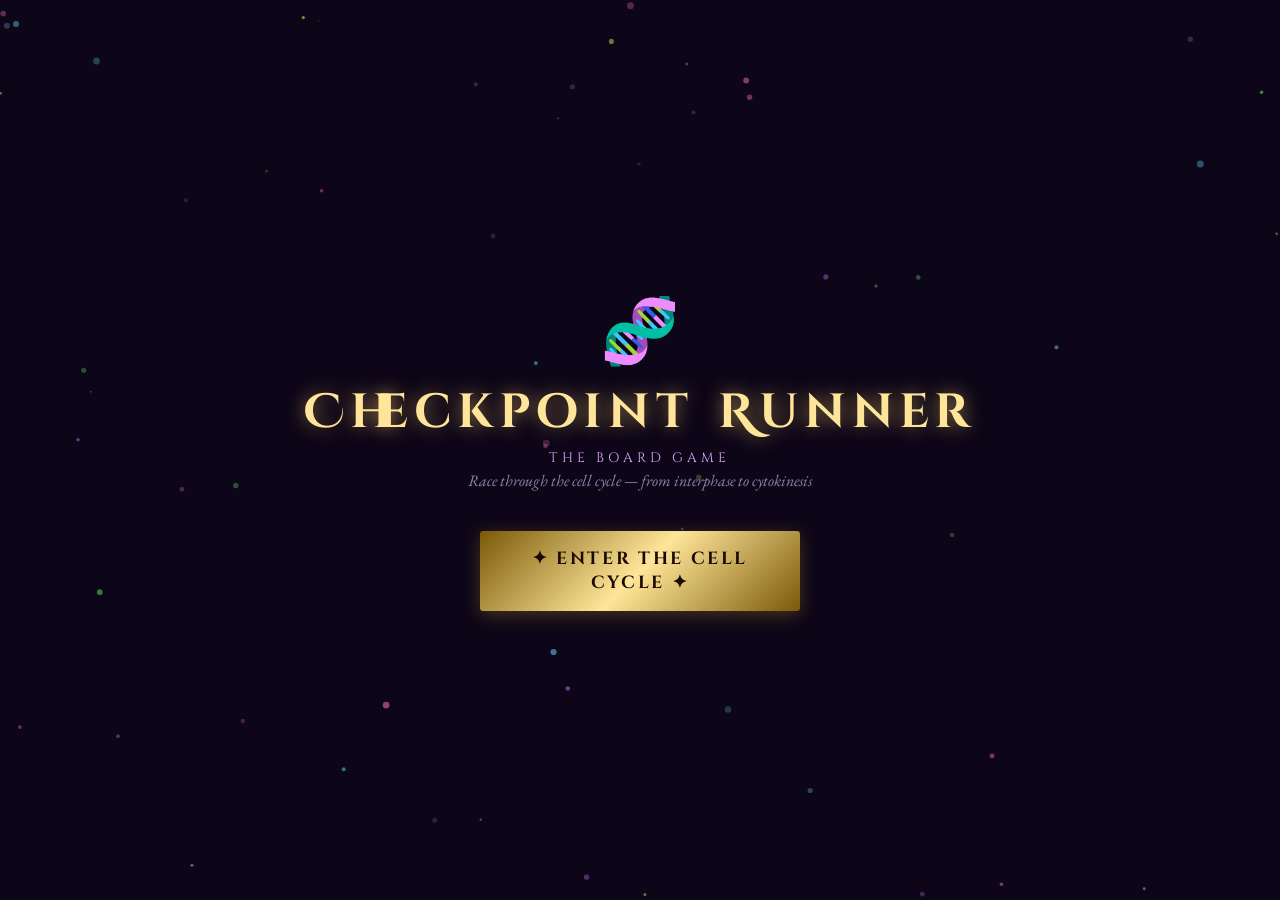
==== Checkpoint_Runner_1.html @ 09d9919c "Add Submit button for trivia and animate token movement Submit button: - Clicking an answer option n" ====
<!DOCTYPE html>
<html lang="en">
<head>
<meta charset="UTF-8">
<meta name="viewport" content="width=device-width, initial-scale=1.0">
<title>Checkpoint Runner</title>
<link href="https://fonts.googleapis.com/css2?family=Cinzel:wght@400;600;700;900&family=Cinzel+Decorative:wght@400;700&family=EB+Garamond:ital,wght@0,400;0,600;1,400&display=swap" rel="stylesheet">
<style>
:root {
  --bg: #0e0e1a;
  --bg2: #080812;
  --surface: #13132a;
  --surface2: #1e1e3a;
  --gold: #ffd166;
  --gold-light: #ffe599;
  --gold-dark: #b8860b;
  --green: #06d6a0;
  --green-dim: #04a07a;
  --green-bg: #001a12;
  --violet: #c77dff;
  --violet-light: #e0aaff;
  --violet-bg: #1a0030;
  --cyan: #00d4ff;
  --pink: #ff6b9d;
  --orange: #ff9f1c;
  --mint: #80ffdb;
  --lemon: #f7ff58;
  --coral: #ff6b6b;
  --sky: #74c7ec;
  --parchment: #fff8ee;
  --parchment-text: #1a0e00;
  --crimson: #ff4466;
  --text: #f0f0ff;
  --text-dim: #8888aa;
  --red: #ff4466;
}

* { box-sizing: border-box; margin: 0; padding: 0; }

body {
  background: #0d0618;
  color: var(--text);
  font-family: 'EB Garamond', serif;
  min-height: 100vh;
  overflow: hidden;
}
.screen {
  display: none;
  position: fixed; inset: 0; z-index: 1;
  overflow-y: auto;
}
.screen.active {
  display: block;
  animation: screenFadeIn 0.3s ease;
}
@keyframes screenFadeIn { from{opacity:0} to{opacity:1} }
@keyframes floatEmoji { 0%,100%{transform:translateY(0) rotate(-5deg);} 50%{transform:translateY(-14px) rotate(5deg);} }

.frame {
  position: relative;
  border: 2px solid var(--gold-dark);
  border-radius: 4px;
  background: linear-gradient(160deg, var(--surface) 0%, var(--bg2) 100%);
  box-shadow: 0 4px 30px rgba(0,0,0,0.5), inset 0 1px 0 rgba(201,162,39,0.15);
}
.frame::before, .frame::after, .frame .fc1, .frame .fc2 {
  content: ''; position: absolute;
  width: 16px; height: 16px;
  border-color: var(--gold); border-style: solid; opacity: 0.7;
}
.frame::before { top:5px; left:5px; border-width:2px 0 0 2px; }
.frame::after  { top:5px; right:5px; border-width:2px 2px 0 0; }
.frame .fc1    { bottom:5px; left:5px; border-width:0 0 2px 2px; }
.frame .fc2    { bottom:5px; right:5px; border-width:0 2px 2px 0; }

.divider { display:flex; align-items:center; gap:0.8rem; margin:0.8rem 0; }
.divider::before,.divider::after { content:''; flex:1; height:1px; }
.divider::before { background:linear-gradient(90deg,transparent,var(--gold-dark)); }
.divider::after  { background:linear-gradient(90deg,var(--gold-dark),transparent); }
.divider span { color:var(--gold); font-size:0.9rem; }

/* ── SETUP ── */
#setup { flex-direction:column; align-items:center; justify-content:center; padding:2rem; gap:1.5rem; }
.logo-block { text-align:center; }
.logo-block h1 { font-family:'Cinzel Decorative',serif; font-size:clamp(1.8rem,5vw,3.5rem); font-weight:700; color:var(--gold-light); text-shadow:0 0 40px rgba(201,162,39,0.45),0 2px 6px rgba(0,0,0,0.9); line-height:1.15; }
.logo-block .sub { font-family:'Cinzel',serif; color:var(--green); font-size:0.8rem; letter-spacing:0.3em; margin-top:0.4rem; text-transform:uppercase; }

.setup-box { width:100%; max-width:520px; padding:2rem; }
.setup-box h2 { font-family:'Cinzel',serif; font-size:0.85rem; color:var(--gold); letter-spacing:0.2em; text-align:center; margin-bottom:1.25rem; text-transform:uppercase; }

.mode-row { display:flex; gap:0.75rem; margin-bottom:1.25rem; }
.mode-btn { flex:1; padding:0.6rem; border:2px solid var(--gold-dark); border-radius:4px; background:var(--bg2); color:var(--text-dim); font-family:'Cinzel',serif; font-size:0.75rem; letter-spacing:0.1em; cursor:pointer; transition:all 0.2s; text-align:center; }
.mode-btn:hover { border-color:var(--gold); color:var(--gold); }
.mode-btn.on { border-color:var(--gold-light); color:var(--gold-light); background:rgba(201,162,39,0.12); }

.count-row { display:flex; gap:0.5rem; justify-content:center; flex-wrap:wrap; margin-bottom:1.25rem; }
.cnt { width:42px; height:42px; border-radius:50%; border:2px solid var(--gold-dark); background:var(--bg2); color:var(--text-dim); font-family:'Cinzel',serif; font-size:0.95rem; cursor:pointer; transition:all 0.2s; }
.cnt:hover { border-color:var(--gold); color:var(--gold); }
.cnt.on { border-color:var(--gold-light); color:var(--gold-light); background:rgba(201,162,39,0.12); box-shadow:0 0 14px rgba(201,162,39,0.3); }

.entries-list { display:grid; grid-template-columns:repeat(auto-fill,minmax(260px,1fr)); gap:0.45rem; margin-bottom:0; }
.entry-row { display:flex; align-items:flex-start; flex-direction:column; gap:0.4rem; }
.entry-num { font-family:'Cinzel',serif; font-size:0.7rem; color:var(--gold-dark); width:20px; text-align:center; flex-shrink:0; }
.entry-row input { flex:1; background:rgba(0,0,0,0.45); border:1px solid var(--gold-dark); border-radius:3px; color:var(--text); font-family:'EB Garamond',serif; font-size:1rem; padding:0.45rem 0.75rem; outline:none; transition:border-color 0.2s; width:100%; box-sizing:border-box; }
.entry-row input:focus { border-color:var(--gold); }
.entry-row input:disabled { opacity:0.2; }

.btn-gold { width:100%; padding:0.85rem; background:linear-gradient(135deg,#7a5a08,var(--gold-light),#7a5a08); border:none; border-radius:3px; color:#1a0a00; font-family:'Cinzel',serif; font-size:1rem; font-weight:700; letter-spacing:0.15em; cursor:pointer; transition:all 0.2s; text-transform:uppercase; box-shadow:0 4px 18px rgba(201,162,39,0.3); }
.btn-gold:hover { filter:brightness(1.1); transform:translateY(-1px); }

/* ══ FIXED GAME SHELL ══ */
#game { padding:0; overflow:hidden; position:fixed; inset:0; }

.game-shell {
  position: fixed; inset: 0;
  display: grid;
  grid-template-rows: auto 1fr auto;
  grid-template-columns: 1fr;
  gap: 0;
  padding: 0.4rem;
  box-sizing: border-box;
  height: 100vh;
}

/* TOP BAR */
.game-topbar {
  display: flex; align-items: center; justify-content: space-between;
  padding: 0.35rem 0.75rem; margin-bottom: 0.35rem;
  gap: 1rem;
}
.gh-title { font-family:'Cinzel Decorative',serif; font-size:0.8rem; color:var(--gold); white-space:nowrap; }
.topbar-center { flex:1; display:flex; justify-content:center; align-items:center; gap:0.5rem; }
.topbar-actions { display:flex; gap:0.4rem; }
.current-player-badge {
  display: flex; align-items: center; gap: 0.5rem;
  font-family:'Cinzel',serif; font-size:0.72rem; color:var(--gold-light);
  background:rgba(255,255,255,0.05); border:1px solid rgba(255,209,102,0.25);
  border-radius:20px; padding:0.2rem 0.75rem;
}
.cpb-name { font-weight:700; letter-spacing:0.05em; }
.cpb-space { color:var(--text-dim); font-size:0.65rem; }

/* MAIN ROW */
.game-main {
  display: grid;
  grid-template-columns: 1fr 200px;
  gap: 0.35rem;
  min-height: 0;
}

/* BOARD FRAME */
.board-frame {
  padding: 0;
  background: #000;
  display: flex; align-items: center; justify-content: center;
  min-height: 0; overflow: hidden;
}
.circular-board-container {
  position: relative; width: 100%; height: 100%; background: #000;
  aspect-ratio: 300/180; margin: 0 auto;
  overflow: hidden;
}
#boardSVG { position:absolute; inset:0; width:100%; height:100%; overflow:hidden; z-index:1; }
#cellCanvas { display:none; }

/* RIGHT SIDEBAR */
.game-sidebar {
  display: flex; flex-direction: column; gap: 0.3rem;
  min-height: 0; overflow: hidden;
}
.sidebar-label {
  font-family:'Cinzel',serif; font-size:0.6rem; color:var(--gold);
  letter-spacing:0.18em; text-transform:uppercase; padding:0 0.2rem;
}
.scores-grid {
  display: flex; flex-direction: column; gap: 0.3rem;
  overflow-y: auto; flex: 1;
  padding: 0.2rem;
}
.score-card {
  background:rgba(255,255,255,0.04); border:1px solid rgba(255,255,255,0.1);
  border-radius:6px; padding:0.4rem 0.6rem; transition:all 0.3s; position:relative;
}
.score-card.active-turn { border-color:var(--gold); box-shadow:0 0 12px rgba(255,209,102,0.25); }
.score-card.active-turn::after { content:'▶'; position:absolute; top:-8px; left:50%; transform:translateX(-50%); color:var(--gold-light); font-size:0.65rem; background:var(--bg2); padding:0 3px; }
.sc-name { font-family:'Cinzel',serif; font-size:0.62rem; color:var(--gold); letter-spacing:0.04em; margin-bottom:0.15rem; white-space:nowrap; overflow:hidden; text-overflow:ellipsis; }
.sc-phase { font-family:'EB Garamond',serif; font-size:0.72rem; color:var(--text-dim); font-style:italic; }

/* BOTTOM BAR */
.game-bottombar {
  display: flex; align-items: center; gap: 0.6rem;
  padding: 0.4rem 0.75rem; margin-top: 0.35rem;
}
.question-chooser { display:flex; gap:0.5rem; }
.q-btn {
  padding: 0.45rem 0.9rem; border-radius:6px; border:2px solid;
  font-family:'Cinzel',serif; font-size:0.7rem; letter-spacing:0.04em;
  cursor:pointer; transition:all 0.2s; text-align:center; line-height:1.4;
}
.q-sub { font-size:0.55rem; opacity:0.75; display:block; }
.q-btn.green-q { border-color:var(--green-dim); background:rgba(6,214,160,0.08); color:var(--green); }
.q-btn.green-q:hover { border-color:var(--green); box-shadow:0 0 14px rgba(6,214,160,0.3); background:rgba(6,214,160,0.14); }
.q-btn.violet-q { border-color:#7b2fbe; background:rgba(199,125,255,0.08); color:var(--violet-light); }
.q-btn.violet-q:hover { border-color:var(--violet); box-shadow:0 0 14px rgba(199,125,255,0.3); background:rgba(199,125,255,0.14); }
.q-btn:disabled { opacity:0.35; cursor:not-allowed; }

.btn-next { display:none; padding:0.5rem 1.4rem; background:linear-gradient(135deg,var(--gold-dark),var(--gold-light),var(--gold-dark)); border:none; border-radius:3px; color:#1a0a00; font-family:'Cinzel',serif; font-size:0.8rem; font-weight:700; letter-spacing:0.1em; cursor:pointer; text-transform:uppercase; transition:all 0.2s; white-space:nowrap; }
.btn-next.show { display:block; }
.btn-next:hover { filter:brightness(1.1); }

.aq-result { display:none; flex:1; padding:0.4rem 0.75rem; border-radius:4px; font-family:'Cinzel',serif; font-size:0.75rem; text-align:center; letter-spacing:0.04em; }
.aq-result.show { display:block; }
.aq-result.ok  { background:rgba(0,180,60,0.15); border:1px solid var(--green); color:var(--green); }
.aq-result.bad { background:rgba(180,0,0,0.15); border:1px solid #cc2222; color:#ff8080; }
.aq-result.info { background:rgba(201,162,39,0.1); border:1px solid var(--gold-dark); color:var(--gold-light); }

.icon-btn {
  background:rgba(255,255,255,0.06); border:1px solid rgba(255,255,255,0.15);
  border-radius:6px; padding:0.3rem 0.5rem; cursor:pointer; font-size:0.9rem;
  color:var(--text); transition:all 0.15s;
}
.icon-btn:hover { background:rgba(255,255,255,0.12); border-color:var(--gold-dark); }

/* ══ POPUP OVERLAY ══ */
.popup-overlay {
  display: none; position: fixed; inset: 0; z-index: 100;
  background: rgba(4,2,14,0.78);
  align-items: center; justify-content: center;
  backdrop-filter: blur(3px);
  animation: popupFadeIn 0.18s ease;
}
.popup-overlay.open { display:flex; }
@keyframes popupFadeIn { from{opacity:0} to{opacity:1} }

.popup-box {
  position: relative; width: min(92vw, 560px); max-height: 88vh;
  overflow-y: auto; padding: 1.5rem 1.75rem;
  animation: popupSlideIn 0.22s cubic-bezier(0.34,1.4,0.64,1);
  background: linear-gradient(160deg, var(--surface) 0%, var(--bg2) 100%);
}
@keyframes popupSlideIn { from{transform:translateY(18px) scale(0.97)} to{transform:translateY(0) scale(1)} }

.popup-emoji { font-size:2.8rem; text-align:center; margin-bottom:0.5rem; }
.popup-title { font-family:'Cinzel Decorative',serif; font-size:1.3rem; color:var(--gold-light); text-align:center; margin-bottom:0.4rem; }
.popup-sub { font-family:'EB Garamond',serif; font-size:0.95rem; color:var(--text-dim); text-align:center; font-style:italic; margin-bottom:0.75rem; }
.popup-rule { font-family:'EB Garamond',serif; font-size:0.9rem; color:var(--text); text-align:center; line-height:1.6; margin-bottom:1.2rem; }
.popup-ck-title { font-family:'Cinzel',serif; font-size:0.68rem; color:var(--gold); letter-spacing:0.1em; text-align:center; margin-bottom:0.5rem; text-transform:uppercase; }
.popup-ck-sub { font-family:'Cinzel',serif; font-size:0.6rem; color:var(--text-dim); text-align:center; margin-bottom:0.4rem; }
.popup-result-emoji { font-size:3.5rem; text-align:center; margin-bottom:0.6rem; }
.popup-btn-next { width:100%; margin-top:1rem; padding:0.65rem; display:block; }

.btn-splash { display:block; width:100%; margin-top:0.5rem; padding:0.75rem; background:linear-gradient(135deg,var(--gold-dark),var(--gold-light),var(--gold-dark)); border:none; border-radius:3px; color:#1a0a00; font-family:'Cinzel',serif; font-size:0.9rem; font-weight:700; letter-spacing:0.15em; cursor:pointer; transition:all 0.2s; text-transform:uppercase; }
.btn-splash:hover { filter:brightness(1.1); }

/* TRIVIA in popup */
.aq-type { font-family:'Cinzel',serif; font-size:0.62rem; letter-spacing:0.2em; text-transform:uppercase; margin-bottom:0.35rem; text-align:center; }
.aq-type.green { color:var(--green); }
.aq-type.violet { color:var(--violet-light); }
.aq-type.checkpoint { color:var(--cyan); }
.aq-parchment { background:linear-gradient(160deg,#f5e6c8,#edd8a8); border:1px solid var(--gold-dark); border-radius:4px; padding:0.85rem 1rem; }
.aq-text { font-family:'EB Garamond',serif; font-size:1rem; color:var(--parchment-text); line-height:1.6; margin-bottom:0.65rem; }
.aq-options { display:flex; flex-direction:column; gap:0.4rem; }
.opt-btn { padding:0.5rem 0.8rem; background:rgba(201,162,39,0.07); border:1px solid var(--gold-dark); border-radius:3px; color:var(--parchment-text); font-family:'EB Garamond',serif; font-size:0.92rem; cursor:pointer; text-align:left; transition:all 0.2s; line-height:1.4; }
.opt-btn:hover:not(:disabled) { background:rgba(201,162,39,0.18); border-color:var(--gold); }
.opt-btn.correct { background:rgba(0,180,60,0.25)!important; border-color:var(--green)!important; color:#003010!important; font-weight:600; }
.opt-btn.wrong   { background:rgba(180,0,0,0.25)!important; border-color:#cc2222!important; color:#300000!important; }
.opt-btn:disabled { cursor:default; }
.opt-btn.selected { background:rgba(201,162,39,0.28); border-color:var(--gold); font-weight:600; box-shadow:0 0 0 2px rgba(201,162,39,0.3); }
.btn-submit-answer { margin-top:0.6rem; padding:0.55rem 1.2rem; background:var(--gold-dark); border:1px solid var(--gold); border-radius:3px; color:#1a1000; font-family:'EB Garamond',serif; font-size:0.95rem; font-weight:700; cursor:pointer; width:100%; transition:all 0.2s; letter-spacing:0.03em; }
.btn-submit-answer:disabled { opacity:0.35; cursor:default; }
.btn-submit-answer:not(:disabled):hover { background:var(--gold); transform:translateY(-1px); }

/* ══ LOG DRAWER ══ */
.log-drawer {
  position: fixed; right: 0; top: 0; bottom: 0; z-index: 200;
  width: min(340px, 90vw);
  background: linear-gradient(160deg, var(--surface) 0%, var(--bg2) 100%);
  border-left: 1px solid var(--gold-dark);
  display: flex; flex-direction: column;
  transform: translateX(100%); transition: transform 0.28s cubic-bezier(0.4,0,0.2,1);
  padding: 0.75rem;
  box-shadow: -8px 0 32px rgba(0,0,0,0.5);
}
.log-drawer.open { transform: translateX(0); }
.log-drawer-header { display:flex; justify-content:space-between; align-items:center; margin-bottom:0.6rem; padding-bottom:0.5rem; border-bottom:1px solid rgba(255,209,102,0.2); }
.log-entries { flex:1; overflow-y:auto; display:flex; flex-direction:column; gap:0.3rem; }


/* ── DNA MATCHING ── */
.dna-wrap { }
.dna-strand { display:flex; gap:0.4rem; align-items:center; justify-content:center; flex-wrap:wrap; margin-bottom:0.75rem; }
.dna-base { width:38px; height:38px; border-radius:6px; display:flex; align-items:center; justify-content:center; font-family:'Cinzel',serif; font-size:1.1rem; font-weight:900; border:2px solid; color:#000 !important; }
.base-A { background:#ff7070; border-color:#cc0000; }
.base-T { background:#70b8ff; border-color:#0044cc; }
.base-G { background:#70dd70; border-color:#007700; }
.base-C { background:#ffd060; border-color:#aa7700; }
.dna-connector { color:var(--gold-dark); font-size:1.2rem; }

.comp-slots { display:flex; gap:0.4rem; justify-content:center; flex-wrap:wrap; margin-bottom:0.75rem; }
.comp-slot { width:38px; height:38px; border-radius:6px; border:2px dashed var(--gold-dark); background:rgba(255,255,255,0.08); display:flex; align-items:center; justify-content:center; font-family:'Cinzel',serif; font-size:1.1rem; font-weight:900; transition:all 0.2s; cursor:default; color:#888; }
.comp-slot.filled-A { background:#ff7070; border-color:#cc0000; border-style:solid; color:#000 !important; }
.comp-slot.filled-T { background:#70b8ff; border-color:#0044cc; border-style:solid; color:#000 !important; }
.comp-slot.filled-G { background:#70dd70; border-color:#007700; border-style:solid; color:#000 !important; }
.comp-slot.filled-C { background:#ffd060; border-color:#aa7700; border-style:solid; color:#000 !important; }
.comp-slot.correct-slot { box-shadow:0 0 10px rgba(0,200,80,0.7); }
.comp-slot.wrong-slot   { box-shadow:0 0 10px rgba(200,0,0,0.7); }

.base-picker { display:flex; gap:0.5rem; justify-content:center; flex-wrap:wrap; margin-bottom:0.75rem; }
.pick-btn { width:44px; height:44px; border-radius:8px; border:3px solid; font-family:'Cinzel',serif; font-size:1.1rem; font-weight:900; cursor:pointer; transition:all 0.2s; color:#000 !important; }
.pick-btn:hover:not(:disabled) { transform:scale(1.12); filter:brightness(1.1); }
.pick-A { background:#ff7070; border-color:#cc0000; }
.pick-T { background:#70b8ff; border-color:#0044cc; }
.pick-G { background:#70dd70; border-color:#007700; }
.pick-C { background:#ffd060; border-color:#aa7700; }
.pick-btn:disabled { opacity:0.3; cursor:not-allowed; transform:none !important; }

.dna-progress { font-family:'Cinzel',serif; font-size:0.65rem; color:var(--text-dim); text-align:center; margin-bottom:0.5rem; letter-spacing:0.1em; }

/* ── TRUE/FALSE RAPID FIRE ── */
.tf-wrap { }
.tf-timer-bar-bg { height:8px; background:rgba(0,0,0,0.4); border-radius:4px; border:1px solid var(--gold-dark); margin-bottom:0.75rem; overflow:hidden; }
.tf-timer-bar { height:100%; background:linear-gradient(90deg,var(--red),var(--gold-light)); border-radius:4px; transition:width 0.1s linear; }
.tf-timer-text { font-family:'Cinzel',serif; font-size:0.8rem; color:var(--gold-light); text-align:center; margin-bottom:0.5rem; letter-spacing:0.1em; }
.tf-score { font-family:'Cinzel',serif; font-size:0.7rem; color:var(--text-dim); text-align:center; margin-bottom:0.65rem; }
.tf-score em { color:var(--green); font-style:normal; }
.tf-question { font-family:'EB Garamond',serif; font-size:1rem; color:var(--parchment-text); line-height:1.5; min-height:50px; margin-bottom:0.75rem; }
.tf-btns { display:flex; gap:0.75rem; }
.tf-btn { flex:1; padding:0.65rem; border-radius:6px; font-family:'Cinzel',serif; font-size:0.85rem; font-weight:700; cursor:pointer; transition:all 0.2s; border:2px solid; letter-spacing:0.1em; }
.tf-true  { background:rgba(0,180,60,0.15); border-color:var(--green); color:var(--green); }
.tf-true:hover  { background:rgba(0,180,60,0.3); }
.tf-false { background:rgba(180,0,0,0.15); border-color:#cc2222; color:#ff8080; }
.tf-false:hover { background:rgba(180,0,0,0.3); }
.tf-btn:disabled { opacity:0.35; cursor:not-allowed; }

/* ── VOCAB MATCHING ── */
.vocab-wrap { }
.vocab-cols { display:grid; grid-template-columns:1fr 1fr; gap:0.5rem; margin-bottom:0.75rem; }
.vocab-term { padding:0.5rem 0.6rem; border-radius:4px; border:2px solid #8a6a00; background:#f5e6c8; font-family:'Cinzel',serif; font-size:0.68rem; font-weight:700; color:#1a0a00 !important; cursor:pointer; transition:all 0.2s; text-align:center; letter-spacing:0.03em; }
.vocab-term:hover { border-color:#c9a227; background:#fff3d0; }
.vocab-term.selected { border-color:#c9a227; background:#ffe090; box-shadow:0 0 10px rgba(201,162,39,0.5); color:#1a0a00 !important; }
.vocab-term.matched  { border-color:#007700; background:#c8f0c8; color:#003300 !important; cursor:default; }
.vocab-term.wrong-flash { border-color:#cc0000; background:#ffc8c8; color:#330000 !important; }

.vocab-def { padding:0.5rem 0.6rem; border-radius:4px; border:2px solid #5a0080; background:#f0e0ff; font-family:'EB Garamond',serif; font-size:0.82rem; font-weight:700; color:#1a0030 !important; cursor:pointer; transition:all 0.2s; line-height:1.4; }
.vocab-def:hover { border-color:#9900cc; background:#e8c8ff; }
.vocab-def.selected { border-color:#9900cc; background:#d8a0ff; box-shadow:0 0 10px rgba(153,0,204,0.4); color:#1a0030 !important; }
.vocab-def.matched  { border-color:#007700; background:#c8f0c8; color:#003300 !important; cursor:default; }
.vocab-def.wrong-flash { border-color:#cc0000; background:#ffc8c8; color:#330000 !important; }

.vocab-progress { font-family:'Cinzel',serif; font-size:0.65rem; color:var(--text-dim); text-align:center; margin-bottom:0.5rem; letter-spacing:0.1em; }

/* ── CELL EVENT CARD (flip animation) ── */
.event-card-wrap {
  perspective: 800px;
  margin-bottom: 0.75rem;
  animation: cardFlyIn 0.5s cubic-bezier(0.22,1,0.36,1) both;
}
@keyframes cardFlyIn {
  from { transform: translateX(120%) rotateY(-90deg); opacity:0; }
  to   { transform: translateX(0)    rotateY(0deg);   opacity:1; }
}
.event-card-display {
  border-radius:8px; border:2px solid; padding:1.2rem; text-align:center;
  transform-style: preserve-3d;
}
.event-card-display.positive { background:linear-gradient(160deg,#001a08,#000f04); border-color:var(--green); box-shadow:0 0 24px rgba(0,200,80,0.25); }
.event-card-display.negative { background:linear-gradient(160deg,#1a0000,#0f0000); border-color:var(--red); box-shadow:0 0 24px rgba(200,0,0,0.25); }
.event-type { font-family:'Cinzel',serif; font-size:0.6rem; letter-spacing:0.2em; text-transform:uppercase; margin-bottom:0.4rem; }
.positive .event-type { color:var(--green); }
.negative .event-type { color:#ff8080; }
.event-emoji { font-size:2rem; margin-bottom:0.4rem; }
.event-name { font-family:'Cinzel',serif; font-size:0.85rem; color:var(--gold-light); margin-bottom:0.5rem; letter-spacing:0.05em; }
.event-desc { font-family:'EB Garamond',serif; font-size:0.9rem; color:var(--text); line-height:1.5; font-style:italic; }

/* ── SPLASH SCREEN ── */
.splash-panel { text-align:center; padding:1.5rem 1rem; animation:splashIn 0.35s ease; }
@keyframes splashIn { from{transform:scale(0.85);opacity:0;} to{transform:scale(1);opacity:1;} }
.splash-emoji { font-size:3rem; margin-bottom:0.6rem; }
.splash-title { font-family:'Cinzel Decorative',serif; font-size:1.1rem; color:var(--gold-light); text-shadow:0 0 20px rgba(201,162,39,0.5); margin-bottom:0.4rem; letter-spacing:0.05em; }
.splash-sub { font-family:'EB Garamond',serif; font-size:0.95rem; color:var(--text-dim); font-style:italic; margin-bottom:1rem; line-height:1.5; }
.splash-rule { font-family:'Cinzel',serif; font-size:0.7rem; color:var(--text-dim); letter-spacing:0.08em; background:rgba(0,0,0,0.3); border:1px solid var(--gold-dark); border-radius:4px; padding:0.5rem 0.75rem; margin-bottom:1rem; line-height:1.6; }
.splash-rule em { color:var(--gold-light); font-style:normal; }
.btn-splash { width:100%; padding:0.7rem; background:linear-gradient(135deg,var(--gold-dark),var(--gold-light),var(--gold-dark)); border:none; border-radius:3px; color:#1a0a00; font-family:'Cinzel',serif; font-size:0.9rem; font-weight:700; letter-spacing:0.12em; cursor:pointer; text-transform:uppercase; transition:all 0.2s; }
.btn-splash:hover { filter:brightness(1.1); transform:translateY(-1px); }

/* ── LOG ── */
.log-box { padding:0.65rem; }
.log-entries { max-height:180px; overflow-y:auto; display:flex; flex-direction:column; gap:0.2rem; }
.log-e { font-family:'EB Garamond',serif; font-size:0.78rem; color:var(--text-dim); padding:0.18rem 0; border-bottom:1px solid rgba(201,162,39,0.06); line-height:1.4; }
.log-e.hi   { color:var(--gold); }
.log-e.good { color:#80e899; }
.log-e.bad  { color:#ff8888; }
.log-e.info { color:var(--cyan); }

/* ── WIN ── */
#win.active { align-items:center; justify-content:center; }
.win-box { text-align:center; padding:3rem 2.5rem; max-width:460px; width:100%; box-shadow:0 0 80px rgba(201,162,39,0.3); animation:winPop 0.5s ease; }
@keyframes winPop { from{transform:scale(0.8);opacity:0;} to{transform:scale(1);opacity:1;} }
.win-box .trophy { font-size:3.5rem; margin-bottom:0.75rem; }
.win-box h2 { font-family:'Cinzel Decorative',serif; font-size:2.2rem; color:var(--gold-light); text-shadow:0 0 30px rgba(201,162,39,0.6); margin-bottom:0.4rem; }
.win-box .win-name { font-family:'Cinzel',serif; font-size:1.4rem; color:var(--text); margin-bottom:0.4rem; }
.win-box .win-flavor { font-family:'EB Garamond',serif; font-size:1rem; color:var(--text-dim); font-style:italic; margin-bottom:2rem; }

::-webkit-scrollbar { width:4px; }
::-webkit-scrollbar-track { background:var(--bg2); }
::-webkit-scrollbar-thumb { background:var(--gold-dark); border-radius:2px; }
</style>
</head>
<body>

<!-- GLOBAL ANIMATED BACKGROUND — persists across all screens -->
<canvas id="titleCanvas" style="position:fixed;inset:0;width:100%;height:100%;pointer-events:none;z-index:0;"></canvas>

<!-- TITLE SPLASH -->
<div id="title" class="screen active">
  <div style="position:relative;z-index:1;width:100%;height:100%;display:flex;flex-direction:column;align-items:center;justify-content:center;padding:2rem;text-align:center;box-sizing:border-box;">
      <div style="font-size:4rem;margin-bottom:0.5rem;animation:floatEmoji 3s ease-in-out infinite;">🧬</div>
      <h1 style="font-family:'Cinzel Decorative',serif;font-size:clamp(1.6rem,5vw,3rem);color:var(--gold-light);text-shadow:0 0 18px rgba(255,209,102,0.55);margin-bottom:0.3rem;letter-spacing:0.12em;word-spacing:0.15em;">Checkpoint Runner</h1>
      <div style="font-family:'Cinzel',serif;font-size:0.85rem;color:var(--violet-light);letter-spacing:0.3em;text-transform:uppercase;margin-bottom:0.2rem;">The Board Game</div>
      <div style="font-family:'EB Garamond',serif;font-size:1rem;color:var(--text-dim);font-style:italic;margin-bottom:2.5rem;">Race through the cell cycle — from interphase to cytokinesis</div>
      <button class="btn-gold" style="max-width:320px;font-size:1.1rem;padding:1rem 2rem;" onclick="showScreen('howtoplay')">✦ Enter the Cell Cycle ✦</button>
  </div>
</div>

<!-- HOW TO PLAY -->
<div id="howtoplay" class="screen" style="display:none">
  <div style="max-width:680px;margin:0 auto;padding:1.5rem;">
    <h2 style="font-family:'Cinzel Decorative',serif;font-size:1.4rem;color:var(--gold-light);text-align:center;margin-bottom:0.3rem;">How to Play</h2>
    <div style="font-family:'EB Garamond',serif;font-size:0.9rem;color:var(--text-dim);text-align:center;font-style:italic;margin-bottom:1.5rem;">A quick guide to the cell cycle</div>

    <div class="frame" style="padding:1rem;margin-bottom:0.8rem;"><div class="fc1"></div><div class="fc2"></div>
      <div style="font-family:'Cinzel',serif;font-size:0.7rem;color:var(--cyan);letter-spacing:0.15em;margin-bottom:0.5rem;">🎯 OBJECTIVE</div>
      <div style="font-family:'EB Garamond',serif;font-size:0.95rem;color:var(--text);line-height:1.6;">Be the first player to reach <strong style="color:var(--gold)">Cytokinesis</strong> by correctly answering biology questions as you race through the cell cycle.</div>
    </div>

    <div class="frame" style="padding:1rem;margin-bottom:0.8rem;"><div class="fc1"></div><div class="fc2"></div>
      <div style="font-family:'Cinzel',serif;font-size:0.7rem;color:var(--green);letter-spacing:0.15em;margin-bottom:0.6rem;">📋 ON YOUR TURN</div>
      <div style="display:grid;grid-template-columns:1fr 1fr;gap:0.6rem;">
        <div style="background:rgba(6,214,160,0.08);border:1px solid var(--green-dim);border-radius:6px;padding:0.6rem;">
          <div style="font-family:'Cinzel',serif;font-size:0.65rem;color:var(--green);margin-bottom:0.3rem;">🟢 GREEN QUESTION</div>
          <div style="font-family:'EB Garamond',serif;font-size:0.85rem;color:var(--text);line-height:1.5;">Basic recall. Answer correctly → move <strong>1 space</strong>.</div>
        </div>
        <div style="background:rgba(199,125,255,0.08);border:1px solid #7b2fbe;border-radius:6px;padding:0.6rem;">
          <div style="font-family:'Cinzel',serif;font-size:0.65rem;color:var(--violet-light);margin-bottom:0.3rem;">🟣 VIOLET QUESTION</div>
          <div style="font-family:'EB Garamond',serif;font-size:0.85rem;color:var(--text);line-height:1.5;">Application & analysis. Answer correctly → move <strong>2 spaces</strong>.</div>
        </div>
      </div>
    </div>

    <div class="frame" style="padding:1rem;margin-bottom:0.8rem;"><div class="fc1"></div><div class="fc2"></div>
      <div style="font-family:'Cinzel',serif;font-size:0.7rem;color:var(--gold);letter-spacing:0.15em;margin-bottom:0.6rem;">⬦ SPECIAL SPACES</div>
      <div style="display:flex;flex-direction:column;gap:0.4rem;">
        <div style="display:flex;align-items:flex-start;gap:0.5rem;"><span style="font-size:1.1rem;flex-shrink:0;">💠</span><div><strong style="font-family:'Cinzel',serif;font-size:0.65rem;color:var(--green);">CHECKPOINTS</strong><span style="font-family:'EB Garamond',serif;font-size:0.85rem;color:var(--text);"> — Three checkpoint activities: DNA base-pair matching (G1), True/False rapid fire (G2), and vocabulary matching (M). Each has a 30-second timer. Pass → advance 1 space.</span></div></div>
        <div style="display:flex;align-items:flex-start;gap:0.5rem;"><span style="font-size:1.1rem;flex-shrink:0;">🃏</span><div><strong style="font-family:'Cinzel',serif;font-size:0.65rem;color:var(--violet-light);">CELL EVENTS</strong><span style="font-family:'EB Garamond',serif;font-size:0.85rem;color:var(--text);"> — Draw a card. Could boost you forward, grant immunity, or set you back. Such is biology.</span></div></div>
        <div style="display:flex;align-items:flex-start;gap:0.5rem;"><span style="font-size:1.1rem;flex-shrink:0;">💤</span><div><strong style="font-family:'Cinzel',serif;font-size:0.65rem;color:#8888cc;">G0 PHASE</strong><span style="font-family:'EB Garamond',serif;font-size:0.85rem;color:var(--text);"> — The resting state. All players start here before entering the active cycle at G1.</span></div></div>
      </div>
    </div>

    <div class="frame" style="padding:1rem;margin-bottom:1.5rem;"><div class="fc1"></div><div class="fc2"></div>
      <div style="font-family:'Cinzel',serif;font-size:0.7rem;color:var(--pink);letter-spacing:0.15em;margin-bottom:0.5rem;">⚗ STUDY MODE</div>
      <div style="font-family:'EB Garamond',serif;font-size:0.95rem;color:var(--text);line-height:1.6;">Toggle <strong style="color:var(--sky)">Relaxed Mode</strong> on the setup screen to disable all checkpoint timers — checkpoints still require correct answers, but there's no time pressure. Great for classrooms learning the material for the first time.</div>
    </div>

    <div style="display:flex;gap:0.75rem;">
      <button class="btn-gold" style="flex:1;background:linear-gradient(135deg,#2a2a3a,#3a3a5a,#2a2a3a);color:var(--text-dim);" onclick="showScreen('title')">← Back</button>
      <button class="btn-gold" style="flex:2;" onclick="showScreen('setup')">Ready — Let's Play ✦</button>
    </div>
  </div>
</div>

<!-- SETUP -->
<div id="setup" class="screen" style="display:none">
  <div style="max-width:860px;margin:0 auto;padding:1rem 1.2rem;display:flex;flex-direction:column;gap:0.7rem;">

    <!-- Top row: Study Mode + Relaxed toggle side by side -->
    <div style="display:grid;grid-template-columns:1fr 1fr;gap:0.7rem;">
      <!-- Study Mode -->
      <div class="frame" style="padding:0.7rem 0.9rem;cursor:pointer;transition:all 0.2s;" onclick="startGame(true)" onmouseenter="this.style.borderColor='var(--pink)'" onmouseleave="this.style.borderColor=''">
        <div class="fc1"></div><div class="fc2"></div>
        <div style="display:flex;align-items:center;gap:0.6rem;">
          <span style="font-size:1.5rem;flex-shrink:0;">⚗</span>
          <div style="flex:1;min-width:0;">
            <div style="font-family:'Cinzel',serif;font-size:0.68rem;color:var(--pink);letter-spacing:0.1em;margin-bottom:0.15rem;">STUDY MODE</div>
            <div style="font-family:'EB Garamond',serif;font-size:0.82rem;color:var(--text-dim);line-height:1.3;">Solo run — full board, all checkpoints. Click to begin.</div>
          </div>
          <div style="font-family:'Cinzel',serif;font-size:1rem;color:var(--pink);flex-shrink:0;">→</div>
        </div>
      </div>
      <!-- Relaxed Mode -->
      <div style="display:flex;align-items:center;justify-content:space-between;background:rgba(255,255,255,0.04);border:1px solid rgba(255,255,255,0.1);border-radius:8px;padding:0.7rem 0.9rem;">
        <div>
          <div style="font-family:'Cinzel',serif;font-size:0.68rem;color:var(--sky);letter-spacing:0.08em;margin-bottom:0.15rem;">🕊 RELAXED MODE</div>
          <div style="font-family:'EB Garamond',serif;font-size:0.82rem;color:var(--text-dim);line-height:1.3;">No checkpoint timers — learn at your pace</div>
        </div>
        <label style="position:relative;display:inline-block;width:40px;height:22px;flex-shrink:0;margin-left:0.75rem;">
          <input type="checkbox" id="relaxedToggle" style="opacity:0;width:0;height:0;">
          <span onclick="this.previousElementSibling.click()" style="position:absolute;cursor:pointer;inset:0;background:#2a2a3a;border-radius:22px;transition:0.3s;border:1px solid rgba(255,255,255,0.15);">
            <span id="relaxedKnob" style="position:absolute;height:16px;width:16px;left:2px;bottom:2px;background:#888;border-radius:50%;transition:0.3s;"></span>
          </span>
        </label>
      </div>
    </div>

    <!-- Divider -->
    <div style="font-family:'Cinzel',serif;font-size:0.6rem;color:var(--text-dim);letter-spacing:0.2em;text-align:center;">— MULTIPLAYER SETUP —</div>

    <!-- Mode + Count row -->
    <div style="display:grid;grid-template-columns:1fr auto;gap:0.7rem;align-items:center;">
      <div class="mode-row" style="margin-bottom:0;">
        <button class="mode-btn on" onclick="setMode('individual')" id="modeInd">⚔ Individual</button>
        <button class="mode-btn" onclick="setMode('teams')" id="modeTeam">🛡 Teams</button>
      </div>
      <div style="display:flex;align-items:center;gap:0.5rem;">
        <span style="font-family:'Cinzel',serif;font-size:0.62rem;color:var(--text-dim);letter-spacing:0.08em;" id="countLabel">PLAYERS</span>
        <div class="count-row" id="countRow" style="margin-bottom:0;flex-wrap:nowrap;"></div>
      </div>
    </div>

    <!-- Players grid -->
    <div class="entries-list" id="entriesList" style="margin-bottom:0;"></div>

    <!-- Begin button + HTP link -->
    <div style="display:flex;align-items:center;gap:1rem;">
      <button class="btn-gold" style="flex:1;" onclick="startGame(false)">✦ Begin the Division ✦</button>
      <button style="background:none;border:1px solid var(--gold-dark);color:var(--gold);font-family:'Cinzel',serif;font-size:0.65rem;cursor:pointer;letter-spacing:0.1em;white-space:nowrap;padding:0.5rem 0.75rem;border-radius:3px;" onclick="shuffleTurnOrder()" title="Randomly shuffle player order">🎲 Shuffle</button>
      <button style="background:none;border:none;color:var(--text-dim);font-family:'Cinzel',serif;font-size:0.65rem;cursor:pointer;letter-spacing:0.1em;white-space:nowrap;" onclick="showScreen('howtoplay')">← How to Play</button>
    </div>

  </div>
</div>

<!-- GAME -->
<div id="game" class="screen" style="display:none">
  <canvas id="gameBgCanvas" style="position:absolute;inset:0;width:100%;height:100%;pointer-events:none;z-index:0;"></canvas>

  <!-- ── FIXED GAME SHELL ── -->
  <div class="game-shell">

    <!-- TOP BAR -->
    <div class="game-topbar frame"><div class="fc1"></div><div class="fc2"></div>
      <span class="gh-title">Checkpoint Runner</span>
      <div class="topbar-center" id="topbarCenter">
        <!-- current player badge injected here -->
      </div>
      <div class="topbar-actions">
        <button class="icon-btn" onclick="openLog()" title="Chronicle">📜</button>
      </div>
    </div>

    <!-- MAIN ROW: board + right sidebar -->
    <div class="game-main">

      <!-- BOARD -->
      <div class="board-frame frame"><div class="fc1"></div><div class="fc2"></div>
        <div class="circular-board-container" id="boardContainer">
          <canvas id="cellCanvas"></canvas>
          <svg id="boardSVG" viewBox="0 0 300 180" xmlns="http://www.w3.org/2000/svg"></svg>
        </div>
      </div>

      <!-- RIGHT SIDEBAR: scores -->
      <div class="game-sidebar">
        <div class="sidebar-label">Players</div>
        <div class="scores-grid" id="scoresGrid"></div>
      </div>

    </div>

    <!-- BOTTOM BAR: question chooser + next turn -->
    <div class="game-bottombar frame"><div class="fc1"></div><div class="fc2"></div>
      <div id="qChooser" class="question-chooser">
        <button class="q-btn green-q" onclick="askQuestion('green')" id="btnGreen">🟢 Green<br><span class="q-sub">Move 1</span></button>
        <button class="q-btn violet-q" onclick="askQuestion('violet')" id="btnViolet">🟣 Violet<br><span class="q-sub">Move 2</span></button>
      </div>
      <button class="btn-next" id="btnNext" onclick="nextTurn()">⟶ Next Turn</button>
      <div class="aq-result" id="aqResult"></div>
    </div>

  </div><!-- end game-shell -->

  <!-- ══ POPUP OVERLAY ══ -->
  <div class="popup-overlay" id="popupOverlay" onclick="overlayClickDismiss(event)">
    <div class="popup-box frame" id="popupBox"><div class="fc1"></div><div class="fc2"></div>

      <!-- SPLASH panel -->
      <div id="splashPanel" style="display:none">
        <div class="popup-emoji" id="splashEmoji"></div>
        <div class="popup-title" id="splashTitle"></div>
        <div class="popup-sub" id="splashSub"></div>
        <div class="popup-rule" id="splashRule"></div>
        <button class="btn-splash" onclick="startActivity()">✦ I'm Ready! ✦</button>
      </div>

      <!-- TRIVIA panel -->
      <div id="triviaPanel" style="display:none">
        <div class="aq-type" id="aqType"></div>
        <div class="aq-parchment">
          <div class="aq-text" id="aqText"></div>
          <div class="aq-options" id="aqOptions"></div>
          <button class="btn-submit-answer" id="btnSubmitAnswer" disabled onclick="submitAnswer()">✦ Submit Answer</button>
        </div>
      </div>

      <!-- DNA MATCHING -->
      <div id="dnaPanel" style="display:none">
        <div class="popup-ck-title">Match the Complementary Strand</div>
        <div class="tf-timer-bar-bg"><div class="tf-timer-bar" id="dnaTimerBar" style="width:100%"></div></div>
        <div class="tf-timer-text" id="dnaTimerText">30s</div>
        <div class="popup-ck-sub">Template strand:</div>
        <div class="dna-strand" id="templateStrand"></div>
        <div class="popup-ck-sub">Build the complementary strand:</div>
        <div class="comp-slots" id="compSlots"></div>
        <div class="dna-progress" id="dnaProgress"></div>
        <div class="base-picker" id="basePicker"></div>
      </div>

      <!-- TRUE/FALSE -->
      <div id="tfPanel" style="display:none">
        <div class="popup-ck-title">30-Second Rapid Fire</div>
        <div class="tf-timer-bar-bg"><div class="tf-timer-bar" id="tfTimerBar" style="width:100%"></div></div>
        <div class="tf-timer-text" id="tfTimerText">30s</div>
        <div class="tf-score">Correct: <em id="tfCorrect">0</em> / Need: <em>3</em></div>
        <div class="tf-question" id="tfQuestion"></div>
        <div class="tf-btns">
          <button class="tf-btn tf-true" id="tfTrue" onclick="tfAnswer(true)">✓ TRUE</button>
          <button class="tf-btn tf-false" id="tfFalse" onclick="tfAnswer(false)">✗ FALSE</button>
        </div>
      </div>

      <!-- VOCAB MATCHING -->
      <div id="vocabPanel" style="display:none">
        <div class="popup-ck-title">Match Each Term to Its Definition</div>
        <div class="tf-timer-bar-bg"><div class="tf-timer-bar" id="vocabTimerBar" style="width:100%"></div></div>
        <div class="tf-timer-text" id="vocabTimerText">30s</div>
        <div class="vocab-progress" id="vocabProgress"></div>
        <div class="vocab-cols" id="vocabTerms"></div>
        <div class="vocab-cols" id="vocabDefs"></div>
      </div>

      <!-- CELL EVENT -->
      <div id="eventPanel" style="display:none">
        <div class="event-card-wrap">
          <div class="event-card-display" id="eventCard">
            <div class="event-type" id="eventType"></div>
            <div class="event-emoji" id="eventEmoji"></div>
            <div class="event-name" id="eventName"></div>
            <div class="event-desc" id="eventDesc"></div>
          </div>
        </div>
        <div class="aq-result" id="eventResult"></div>
        <button class="btn-next popup-btn-next" id="btnEventNext" style="display:none" onclick="closePopup(); nextTurn()">⟶ Next Turn</button>
      </div>

      <!-- RESULT popup (standalone correct/wrong feedback) -->
      <div id="resultPanel" style="display:none">
        <div class="popup-result-emoji" id="resultEmoji"></div>
        <div class="popup-title" id="resultTitle"></div>
        <div class="popup-sub" id="resultSub"></div>
        <button class="btn-next popup-btn-next" id="btnResultNext" onclick="closePopup()">⟶ Continue</button>
      </div>

    </div><!-- end popup-box -->
  </div><!-- end popup-overlay -->

  <!-- LOG DRAWER -->
  <div class="log-drawer" id="logDrawer">
    <div class="log-drawer-header">
      <span style="font-family:'Cinzel',serif;font-size:0.75rem;color:var(--gold);letter-spacing:0.15em;">CHRONICLE</span>
      <button class="icon-btn" onclick="closeLog()">✕</button>
    </div>
    <div class="log-entries" id="logEntries"></div>
  </div>

</div><!-- end #game -->

<!-- WIN -->
<div id="win" class="screen" style="display:none">
  <canvas id="winCanvas" style="position:absolute;inset:0;width:100%;height:100%;pointer-events:none;z-index:0;"></canvas>
  <div style="width:100%;height:100%;display:flex;align-items:center;justify-content:center;padding:2rem;position:relative;z-index:1;box-sizing:border-box;">
    <div class="win-box frame"><div class="fc1"></div><div class="fc2"></div>
      <div class="trophy">🏆</div>
      <h2>Division Complete!</h2>
      <div class="win-name" id="winName"></div>
      <div class="win-flavor" id="winFlavor">"The cytoplasm divides and two daughter cells emerge—<br>genetically identical, perfectly formed."</div>
      <div class="divider"><span>⬦</span></div>
      <div id="winStats" style="margin-bottom:1rem;"></div>
      <div style="display:flex;gap:0.75rem;margin-top:0.5rem;">
        <button class="btn-gold" style="flex:1;background:linear-gradient(135deg,#2a2a3a,#3a3a5a,#2a2a3a);color:var(--text-dim);font-size:0.85rem;" onclick="showScreen('setup')">⬥ Setup New Game</button>
        <button class="btn-gold" style="flex:1;" onclick="location.reload()">✦ Play Again ✦</button>
      </div>
    </div>
  </div>
</div>

<script>
// ── TITLE CANVAS BACKGROUND ──
(function initTitleCanvas(){
  const canvas = document.getElementById('titleCanvas');
  if(!canvas) return;
  const ctx = canvas.getContext('2d');
  let W, H, particles=[];
  function resize(){ W=canvas.width=window.innerWidth; H=canvas.height=window.innerHeight; }
  resize(); window.addEventListener('resize', resize);
  for(let i=0;i<60;i++) particles.push({
    x:Math.random()*2000, y:Math.random()*1200,
    vx:(Math.random()-0.5)*0.3, vy:(Math.random()-0.5)*0.3,
    r:1+Math.random()*2.5,
    hue:[120,200,280,60,320][Math.floor(Math.random()*5)],
    alpha:0.2+Math.random()*0.4
  });
  function draw(){
    ctx.fillStyle='#0d0618';
    ctx.fillRect(0,0,W,H);
    particles.forEach(p=>{
      p.x=(p.x+p.vx+W)%W; p.y=(p.y+p.vy+H)%H;
      ctx.beginPath(); ctx.arc(p.x,p.y,p.r,0,Math.PI*2);
      ctx.fillStyle=`hsla(${p.hue},70%,65%,${p.alpha})`; ctx.fill();
    });
    requestAnimationFrame(draw);
  }
  draw();
})();

// ── GAME BOARD CYTOPLASM BACKGROUND ──
let gameBgAnim = null;
function startGameBgCanvas(){
  const canvas = document.getElementById('gameBgCanvas');
  if(!canvas) return;
  if(gameBgAnim) cancelAnimationFrame(gameBgAnim);
  const ctx = canvas.getContext('2d');
  let W, H;
  function resize(){ W=canvas.width=window.innerWidth; H=canvas.height=window.innerHeight; }
  resize(); window.addEventListener('resize', resize);
  const particles = [];
  for(let i=0;i<60;i++) particles.push({
    x:Math.random()*2000, y:Math.random()*1200,
    vx:(Math.random()-0.5)*0.3, vy:(Math.random()-0.5)*0.3,
    r:1+Math.random()*2.5,
    hue:[120,200,280,60,320][Math.floor(Math.random()*5)],
    alpha:0.2+Math.random()*0.4
  });
  function draw(){
    ctx.clearRect(0,0,W,H);
    particles.forEach(p=>{
      p.x=(p.x+p.vx+W)%W; p.y=(p.y+p.vy+H)%H;
      ctx.beginPath(); ctx.arc(p.x,p.y,p.r,0,Math.PI*2);
      ctx.fillStyle=`hsla(${p.hue},70%,65%,${p.alpha})`; ctx.fill();
    });
    gameBgAnim=requestAnimationFrame(draw);
  }
  draw();
}

// ── WIN CONFETTI ──
function startWinConfetti(){
  const canvas = document.getElementById('winCanvas');
  if(!canvas) return;
  const ctx = canvas.getContext('2d');
  let W,H; function resize(){ W=canvas.width=window.innerWidth; H=canvas.height=window.innerHeight; }
  resize(); window.addEventListener('resize',resize);
  const pieces = Array.from({length:120},()=>({
    x:Math.random()*2000, y:-20-Math.random()*200,
    vx:(Math.random()-0.5)*3, vy:2+Math.random()*3,
    rot:Math.random()*360, rotV:(Math.random()-0.5)*6,
    w:6+Math.random()*8, h:4+Math.random()*5,
    hue:[50,120,200,280,320,30][Math.floor(Math.random()*6)],
  }));
  let frame=0;
  function draw(){
    ctx.clearRect(0,0,W,H);
    pieces.forEach(p=>{
      p.x+=p.vx; p.y+=p.vy; p.rot+=p.rotV;
      if(p.y>H+20){ p.y=-20; p.x=Math.random()*W; }
      ctx.save(); ctx.translate(p.x,p.y); ctx.rotate(p.rot*Math.PI/180);
      ctx.fillStyle=`hsla(${p.hue},90%,65%,0.85)`;
      ctx.fillRect(-p.w/2,-p.h/2,p.w,p.h); ctx.restore();
    });
    if(frame++<600) requestAnimationFrame(draw);
  }
  draw();
}
// ══════════════════════════════════════════════
const BOARD = [
  { id:'g0',    name:'G0 Phase',       emoji:'💤', type:'regular',       tag:'START',      desc:'Cell exits cycle, awaits signal' },
  { id:'g1',    name:'G1 Phase',       emoji:'🔵', type:'regular',       tag:'INTERPHASE', desc:'Cell grows, makes proteins' },
  { id:'ev-g1', name:'Cell Event',     emoji:'🃏', type:'event',         tag:'EVENT',      desc:'Something stirs in the cytoplasm' },
  { id:'cp-g1', name:'G1 Checkpoint',  emoji:'🧬', type:'checkpoint-g1', tag:'CHECKPOINT', desc:'DNA integrity verified before S phase' },
  { id:'s',     name:'S Phase',        emoji:'__DNAP__', type:'regular',       tag:'INTERPHASE', desc:'DNA fully replicated, chromosomes doubled' },
  { id:'g2',    name:'G2 Phase',       emoji:'⚡', type:'regular',       tag:'INTERPHASE', desc:'Cell preps organelles for division' },
  { id:'ev-g2', name:'Cell Event',     emoji:'🃏', type:'event',         tag:'EVENT',      desc:'Something stirs in the cytoplasm' },
  { id:'cp-g2', name:'G2 Checkpoint',  emoji:'⏱️', type:'checkpoint-g2', tag:'CHECKPOINT', desc:'Replication errors caught here' },
  { id:'pro',   name:'Prophase',       emoji:'🌀', type:'regular',       tag:'MITOSIS',    desc:'Chromosomes condense, spindle forms' },
  { id:'ev1',   name:'Cell Event',     emoji:'🃏', type:'event',         tag:'EVENT',      desc:'Something stirs in the cytoplasm' },
  { id:'meta',  name:'Metaphase',      emoji:'📐', type:'regular',       tag:'MITOSIS',    desc:'Chromosomes align at cell plate' },
  { id:'cp-m',  name:'M Checkpoint',   emoji:'🔬', type:'checkpoint-m',  tag:'CHECKPOINT', desc:'Spindle must attach before division' },
  { id:'ana',   name:'Anaphase',       emoji:'↔️', type:'regular',       tag:'MITOSIS',    desc:'Sister chromatids pulled to poles' },
  { id:'ev2',   name:'Cell Event',     emoji:'🃏', type:'event',         tag:'EVENT',      desc:'Something stirs in the cytoplasm' },
  { id:'telo',  name:'Telophase',      emoji:'🔴', type:'regular',       tag:'MITOSIS',    desc:'Nuclear envelopes re-form around chromosomes' },
  { id:'cyto',  name:'Cytokinesis',    emoji:'✂️', type:'finish',        tag:'FINISH',     desc:'Cytoplasm splits — two daughter cells!' },
];

const PAWN_COLORS = [
  ['#ff2d78','#fff'],   // hot magenta
  ['#00f5a0','#000'],   // electric mint
  ['#ffb800','#000'],   // vivid amber
  ['#00cfff','#000'],   // sky cyan
  ['#bf5fff','#fff'],   // bright purple
  ['#ff6b35','#fff'],   // vivid orange
];

const TOKEN_COLORS = [
  { hex:'#ff2d78', name:'Magenta',  text:'#fff' },
  { hex:'#00f5a0', name:'Mint',     text:'#000' },
  { hex:'#ffb800', name:'Amber',    text:'#000' },
  { hex:'#00cfff', name:'Cyan',     text:'#000' },
  { hex:'#bf5fff', name:'Purple',   text:'#fff' },
  { hex:'#ff6b35', name:'Orange',   text:'#fff' },
  { hex:'#f7ff58', name:'Lemon',    text:'#000' },
  { hex:'#ffffff', name:'White',    text:'#222' },
];

const TOKEN_ICONS = ['trna','ribosome','mitochondria','helix','polymerase','chloroplast'];

// Per-player token selections (icon + color index), initialised in renderEntryInputs
const playerTokens = {}; // { [i]: { icon, colorIdx } }

// ── SVG icon path generators (all drawn in a ~10×10 unit space centred at 0,0) ──
function getTokenIconSVG(icon, color, textColor, initial, scale=1, isCurrent=false){
  const s = scale;
  const c = color;
  const tc = isCurrent ? color : textColor;
  const bodyFill = isCurrent ? 'white' : color;

  switch(icon){
    case 'trna': {
      // tRNA cloverleaf — faithful 4-arm structure, all arms in player color
      // Drawn in ~16×20 unit space, centred at 0,0, scaled by s
      const sc = s * 0.72; // overall scale factor into the token space
      // Helper: bead string at position
      const bead = (x, y, r, fill, stroke) =>
        `<circle cx="${(x*sc).toFixed(2)}" cy="${(y*sc).toFixed(2)}" r="${(r*sc).toFixed(2)}" fill="${fill}" stroke="${stroke}" stroke-width="${(0.4*sc).toFixed(2)}"/>`;
      // Interpolate n beads along a polyline of points
      const beads = (pts, n, br) => {
        let out = '';
        for(let i=0; i<=n; i++){
          const t  = i/n;
          const si = Math.min(Math.floor(t*(pts.length-1)), pts.length-2);
          const st = t*(pts.length-1) - si;
          const x  = pts[si][0] + (pts[si+1][0]-pts[si][0])*st;
          const y  = pts[si][1] + (pts[si+1][1]-pts[si][1])*st;
          out += bead(x, y, br, 'white', c);
        }
        return out;
      };
      // Offset vertically so cloverleaf is centred: original spans y≈-13 to +9.5 → offset +2
      const oy = 2;
      let svg = '';
      // ACC tail (top, gold)
      [[0,-13],[0,-12],[0,-11]].forEach(([x,y]) => { svg += bead(x,y+oy,0.9,'#f7c948','#b89020'); });
      // Acceptor stem (purple-ish — use slightly lighter shade of player color)
      svg += beads([[0,-11],[0,-3.5]], 5, 0.85);
      svg += beads([[2,-11],[1.5,-3.5]], 5, 0.85);
      // D-arm left (player color, darker)
      svg += beads([[0,-3.5],[-3,-1],[-6,1]], 4, 0.8);
      svg += beads([[-6,1],[-7.5,2],[-6,4],[-3.5,3.5],[-2,2],[0,1]], 7, 0.8);
      // TΨC arm right
      svg += beads([[1.5,-3.5],[4,-1],[5.5,1]], 4, 0.8);
      svg += beads([[5.5,1],[7,2],[7,3.5],[5.5,4.5],[3.5,3.5],[2,2],[1.5,1]], 7, 0.8);
      // Variable loop (small, right-centre)
      svg += beads([[1.5,1],[3,3],[2.5,5],[1,4.5]], 4, 0.72);
      // Anticodon stem + loop (bottom)
      svg += beads([[0,1],[0,3],[0,5.5]], 4, 0.8);
      svg += beads([[1.5,1],[1.5,3],[1.5,5.5]], 4, 0.8);
      svg += beads([[0,5.5],[-1.5,7],[-1.5,8.5],[0.5,9.5],[2,8.5],[2,7],[1.5,5.5]], 8, 0.8);
      // Anticodon triplet — 3 dark beads
      [[-0.3,8.8],[0.7,9.3],[1.8,8.6]].forEach(([x,y]) => { svg += bead(x,y+oy,1.1,'rgba(20,10,40,0.9)',c); });
      // Central junction dot
      svg += `<circle cx="0" cy="${((-1+oy)*sc).toFixed(2)}" r="${(1.8*sc).toFixed(2)}" fill="${bodyFill}" stroke="${c}" stroke-width="${(0.5*sc).toFixed(2)}"/>`;
      svg += `<text x="0" y="${((-1+oy)*sc).toFixed(2)}" text-anchor="middle" dominant-baseline="middle" font-size="${s*2.6}" font-family="Arial" font-weight="900" fill="${tc}">${initial}</text>`;
      return svg;
    }
    case 'ribosome': {
      // Two subunits — large dome + small dome
      const cr = s*2.2;
      return `
        <ellipse cx="0" cy="${s*1.5}" rx="${s*5}" ry="${s*3.8}" fill="${c}" opacity="0.8" stroke="rgba(255,255,255,0.2)" stroke-width="0.4"/>
        <ellipse cx="${s*1.2}" cy="${-s*2.5}" rx="${s*3.2}" ry="${s*2.4}" fill="${c}" opacity="0.65" stroke="rgba(255,255,255,0.2)" stroke-width="0.4"/>
        <circle cx="0" cy="${s*1.5}" r="${cr*0.9}" fill="${bodyFill}" stroke="${c}" stroke-width="${s*0.5}"/>
        <text x="0" y="${s*1.5}" text-anchor="middle" dominant-baseline="middle" font-size="${s*2.8}" font-family="Arial" font-weight="900" fill="${tc}">${initial}</text>`;
    }
    case 'mitochondria': {
      // Bean shape with inner cristae lines
      const cristae = [-s*2, 0, s*2].map(cx =>
        `<path d="M${cx},${-s*3.2} Q${cx+s*1.5},0 ${cx},${s*3.2}" fill="none" stroke="rgba(255,255,255,0.35)" stroke-width="${s*0.5}"/>`
      ).join('');
      return `
        <ellipse cx="0" cy="0" rx="${s*4.2}" ry="${s*6.5}" fill="${c}" opacity="0.82" stroke="rgba(255,255,255,0.2)" stroke-width="0.4"/>
        ${cristae}
        <circle cx="0" cy="0" r="${s*2.2}" fill="${bodyFill}" stroke="${c}" stroke-width="${s*0.5}"/>
        <text x="0" y="0" text-anchor="middle" dominant-baseline="middle" font-size="${s*2.8}" font-family="Arial" font-weight="900" fill="${tc}">${initial}</text>`;
    }
    case 'helix': {
      // Double helix — two sine waves with rungs
      const steps = 6, h = s*7, top = -s*4;
      let strand1='', strand2='', rungs='';
      for(let i=0;i<=steps*4;i++){
        const t = i/(steps*4);
        const y = top + t*h*2;
        const x1 = Math.sin(t*Math.PI*2*steps)*s*3.5;
        const x2 = -x1;
        if(i===0){ strand1+=`M${x1},${y}`; strand2+=`M${x2},${y}`; }
        else { strand1+=`L${x1},${y}`; strand2+=`L${x2},${y}`; }
        if(i%4===2) rungs+=`<line x1="${x1}" y1="${y}" x2="${x2}" y2="${y}" stroke="rgba(255,255,255,0.4)" stroke-width="${s*0.5}"/>`;
      }
      return `
        <path d="${strand1}" fill="none" stroke="${c}" stroke-width="${s*1.2}" stroke-linecap="round" opacity="0.85"/>
        <path d="${strand2}" fill="none" stroke="${c}" stroke-width="${s*1.2}" stroke-linecap="round" opacity="0.65"/>
        ${rungs}
        <circle cx="0" cy="0" r="${s*2.2}" fill="${bodyFill}" stroke="${c}" stroke-width="${s*0.5}"/>
        <text x="0" y="0" text-anchor="middle" dominant-baseline="middle" font-size="${s*2.8}" font-family="Arial" font-weight="900" fill="${tc}">${initial}</text>`;
    }
    case 'polymerase': {
      // Chunky enzyme — rounded rectangular body with DNA channel notch
      return `
        <rect x="${-s*5}" y="${-s*4}" width="${s*10}" height="${s*8}" rx="${s*2.5}" ry="${s*2.5}" fill="${c}" opacity="0.82" stroke="rgba(255,255,255,0.2)" stroke-width="0.4"/>
        <rect x="${-s*2}" y="${-s*4.5}" width="${s*4}" height="${s*3}" rx="${s*1}" ry="${s*1}" fill="rgba(0,0,0,0.35)" stroke="rgba(255,255,255,0.2)" stroke-width="0.3"/>
        <circle cx="${-s*3}" cy="${s*2}" r="${s*1.2}" fill="rgba(255,255,255,0.25)"/>
        <circle cx="${s*3}" cy="${s*2}" r="${s*1.2}" fill="rgba(255,255,255,0.25)"/>
        <circle cx="0" cy="0" r="${s*2.2}" fill="${bodyFill}" stroke="${c}" stroke-width="${s*0.5}"/>
        <text x="0" y="0" text-anchor="middle" dominant-baseline="middle" font-size="${s*2.8}" font-family="Arial" font-weight="900" fill="${tc}">${initial}</text>`;
    }
    case 'chloroplast': {
      // Oval with thylakoid stacks
      const stacks = [-s*2.5, 0, s*2.5].map(cx =>
        `<rect x="${cx-s*1}" y="${-s*3}" width="${s*2}" height="${s*6}" rx="${s*0.6}" fill="rgba(255,255,255,0.18)" stroke="rgba(255,255,255,0.3)" stroke-width="0.3"/>
         <line x1="${cx-s*1}" y1="${-s*1}" x2="${cx+s*1}" y2="${-s*1}" stroke="rgba(255,255,255,0.25)" stroke-width="${s*0.3}"/>
         <line x1="${cx-s*1}" y1="${s*1}" x2="${cx+s*1}" y2="${s*1}" stroke="rgba(255,255,255,0.25)" stroke-width="${s*0.3}"/>`
      ).join('');
      return `
        <ellipse cx="0" cy="0" rx="${s*5.5}" ry="${s*4}" fill="${c}" opacity="0.82" stroke="rgba(255,255,255,0.2)" stroke-width="0.4"/>
        ${stacks}
        <circle cx="0" cy="0" r="${s*2.2}" fill="${bodyFill}" stroke="${c}" stroke-width="${s*0.5}"/>
        <text x="0" y="0" text-anchor="middle" dominant-baseline="middle" font-size="${s*2.8}" font-family="Arial" font-weight="900" fill="${tc}">${initial}</text>`;
    }
    default: return `<circle cx="0" cy="0" r="${s*4}" fill="${c}"/><text x="0" y="0" text-anchor="middle" dominant-baseline="middle" font-size="${s*3}" font-family="Arial" font-weight="900" fill="${tc}">${initial}</text>`;
  }
}

// ── tRNA-style player token — now supports all 6 icons ──
// ══════════════════════════════════════════════
// TRIVIA QUESTIONS
// ══════════════════════════════════════════════
const GREEN_Q = [
  { q:"What is the main purpose of mitosis?", opts:["Produce gametes","Produce daughter cells","Repair mutations","Create energy"], ans:1 },
  { q:"In which phase do chromosomes line up in the middle of the cell?", opts:["Prophase","Anaphase","Metaphase","Telophase"], ans:2 },
  { q:"What structure pulls chromosomes apart during mitosis?", opts:["Cell membrane","Spindle fibers","Centromere","Nucleolus"], ans:1 },
  { q:"Which of these events happens during cytokinesis?", opts:["Replication of DNA","Division of the cytoplasm","Condensation of chromosomes","Formation of spindle fibers"], ans:1 },
  { q:"In which phase do sister chromatids separate?", opts:["Prophase","Metaphase","Telophase","Anaphase"], ans:3 },
  { q:"What is the name of the region where sister chromatids are attached?", opts:["Centrosome","Kinetochore","Centromere","Chromatid"], ans:2 },
  { q:"Which phase is the longest in the cell cycle?", opts:["Prophase","Interphase","Metaphase","Anaphase"], ans:1 },
  { q:"What happens to the nuclear membrane during prophase?", opts:["It doubles in size","It completely dissolves","It moves to the cell edge","It merges with the cell membrane"], ans:1 },
  { q:"What is the final phase of mitosis?", opts:["Anaphase","Metaphase","Cytokinesis","Telophase"], ans:3 },
  { q:"How many chromosomes does a human body cell have?", opts:["23","46","92","12"], ans:1 },
  { q:"What structure forms in plant cells during cytokinesis?", opts:["Cleavage furrow","Cell plate","Spindle fiber","Centrosome"], ans:1 },
  { q:"What happens to spindle fibers during telophase?", opts:["They double in number","They break down and disappear","They attach to chromosomes","They move to the poles"], ans:1 },
  { q:"What is the name for the identical halves of a duplicated chromosome?", opts:["Homologous chromosomes","Sister chromatids","DNA polymerase","Mitotic spindles"], ans:1 },
  { q:"Which organelle provides the energy needed for cell division?", opts:["Ribosomes","Vacuoles","Mitochondria","Golgi bodies"], ans:2 },
  { q:"During which phase do chromosomes condense and become visible?", opts:["Interphase","Metaphase","Prophase","Telophase"], ans:2 },
  { q:"How many daughter cells does mitosis produce?", opts:["One","Two","Three","Four"], ans:1 },
  { q:"What is the stage of the cell cycle in which DNA is copied?", opts:["G1 phase","G2 phase","S phase","M phase"], ans:2 },
  { q:"What forms at the cleavage furrow in animal cells?", opts:["A cell plate","A new nucleus","A new membrane","A spindle fiber"], ans:2 },
  { q:"What does the spindle fiber attach to on a chromosome?", opts:["Centrosome","Telomere","Kinetochore","Nucleolus"], ans:2 },
  { q:"Where do spindle fibers originate?", opts:["The nucleus","The centrosome","The cell membrane","The ribosome"], ans:1 },
  { q:"What is the correct order of mitotic phases?", opts:["Metaphase, Prophase, Anaphase, Telophase","Prophase, Metaphase, Anaphase, Telophase","Anaphase, Prophase, Telophase, Metaphase","Telophase, Anaphase, Metaphase, Prophase"], ans:1 },
  { q:"What happens to the nucleolus during prophase?", opts:["It divides in two","It disappears","It moves to the cell membrane","It doubles in size"], ans:1 },
  { q:"Which phase directly follows metaphase?", opts:["Prophase","Telophase","Cytokinesis","Anaphase"], ans:3 },
  { q:"What does 'mitosis' most closely mean?", opts:["Cell death","Nuclear division","DNA replication","Cytoplasm splitting"], ans:1 },
  { q:"What type of cells are produced by mitosis?", opts:["Haploid cells","Diploid cells","Gametes","Stem cells only"], ans:1 },
  { q:"In which phase does the cell prepare for division by growing and making proteins?", opts:["S phase","G2 phase","G1 phase","M phase"], ans:2 },
  { q:"What is the role of the centromere during mitosis?", opts:["It forms the spindle","It connects sister chromatids","It replicates DNA","It dissolves the nuclear envelope"], ans:1 },
  { q:"How do daughter cells produced by mitosis compare to the parent cell?", opts:["They have half the chromosomes","They are genetically identical","They have twice the chromosomes","They are genetically unique"], ans:1 },
  { q:"What happens to the cell's DNA just before mitosis begins?", opts:["It is destroyed and rebuilt","It is copied and proofread","It is condensed permanently","It is moved to the cytoplasm"], ans:1 },
  { q:"Which phase of mitosis is characterized by two complete nuclei forming?", opts:["Metaphase","Anaphase","Prophase","Telophase"], ans:3 },
  { q:"What is a chromosome made of?", opts:["RNA and lipids","DNA and protein","DNA and RNA","Protein and lipids"], ans:1 },
  { q:"What happens during G2 phase?", opts:["DNA is replicated completely","The cell prepares for division","Chromosomes condense","The spindle apparatus forms"], ans:1 },
  { q:"What structure pinches animal cells in two during cytokinesis?", opts:["Cell plate","Spindle fiber","Cleavage furrow","Centromere"], ans:2 },
  { q:"Which type of cell division is used for growth and repair in the body?", opts:["Meiosis","Binary fission","Mitosis","Budding"], ans:2 },
  { q:"What phase describes a cell that is not actively dividing?", opts:["S phase","G0","Anaphase","Diploid"], ans:1 },
  { q:"How many chromatids does a duplicated chromosome contain?", opts:["One","Two","Three","Four"], ans:1 },
  { q:"What is the role of centrioles during mitosis in animal cells?", opts:["They replicate DNA","They organize the mitotic spindle","They form the cell plate","They hold sister chromatids together"], ans:1 },
  { q:"What is a chromatid?", opts:["A type of RNA","A copy of a chromosome","A phase of interphase","A protein that forms the spindle"], ans:1 },
  { q:"At the end of mitosis, how do the two daughter cells compare in chromosome number?", opts:["One has more chromosomes than the other","Both have the same number as the parent cell","Both have half the chromosomes of the parent cell","It depends on how cytokinesis occurs"], ans:1 },
  { q:"What is the G1 checkpoint responsible for checking?", opts:["Whether chromosomes are aligned","Whether DNA is ready to be copied","Whether copied DNA is undamaged","Whether the spindle is attached"], ans:2 },
  { q:"How does contact inhibition prevent tumors?", opts:["It destroys spindle fibers when cells touch","It causes cells in contact to stop dividing","It triggers apoptosis in all nearby cells","It prevents DNA replication from starting"], ans:1 },
];

const VIOLET_Q = [
  // V1: answer B trimmed (removed "correctly, leading to aneuploidy")
  { q:"If a mutation caused spindle fibers to malfunction, what would happen during mitosis?", opts:["Cells would grow larger","Chromosomes might not separate","DNA replication would stop","The nucleus would dissolve permanently"], ans:1 },
  // V2: answer C trimmed; option D "retry" → "restart"
  { q:"What would happen if cytokinesis failed after telophase?", opts:["The cell would die immediately","Two tiny cells would form","The cell would have two nuclei","Nothing — division would just restart"], ans:2 },
  // V3: answer B → "Cancer cells divide continuously"
  { q:"How does cancer relate to the mitotic cell cycle?", opts:["Cancer cells skip interphase","Cancer cells divide continuously","Cancer prevents all cell division","Cancer cells undergo meiosis instead"], ans:1 },
  // V4 deleted (was "Why do cells spend most of their time in interphase")
  // V5: answer B shortened; option D adds "would"
  { q:"How would a cell in prophase look different from one in interphase under a microscope?", opts:["Prophase cells are smaller","Chromosomes are visible in prophase","Interphase cells have no nucleus","They would look identical"], ans:1 },
  // V6: rewritten with parallel answer choices per comment
  { q:"Why is it important for sister chromatids to separate evenly during mitosis?", opts:["To conserve energy during division","To ensure each daughter cell receives an identical set of chromosomes","To increase the speed of division","To prevent errors in RNA transcription"], ans:1 },
  // V7: "directly" added to stem
  { q:"What phase of mitosis would be most directly affected by a drug that prevents spindle fiber attachment?", opts:["Prophase","Telophase","Anaphase","Metaphase"], ans:3 },
  // V8: answer B → "remain in G0 phase"
  { q:"Why do some cells, like neurons, rarely undergo mitosis?", opts:["They are too large","They remain in G0 phase","They lack DNA","Neurons only use meiosis"], ans:1 },
  // V9: rewritten with parallel answer choices per comment
  { q:"What structural difference means plant cells handle cytokinesis differently than animal cells?", opts:["Plant cells lack a nucleus during division","Plant cells have rigid cell walls, so they build a cell plate instead of pinching apart","Plant cells complete cytokinesis more quickly","Plant cells form two nuclei before dividing"], ans:1 },
  // V10: options A, C, D reworded
  { q:"What is the consequence of aneuploidy caused by mitotic errors?", opts:["Cells become more efficient because they gain genetic material","It can lead to cell malfunction, genetic disorders, or cancer","The cell must repair itself by making a new copy of the chromosome","Somatic cells are affected, but germ-line cells will not be"], ans:1 },
  // V11 deleted (was "A cell treated with a drug that destroys microtubules")
  // V12: "most" removed from stem; answer B trimmed
  { q:"If the G1 checkpoint fails to detect DNA damage, what is the likely long-term consequence?", opts:["The cell becomes larger than normal","Mutations are passed to daughter cells","The cell enters G0 permanently","DNA replication is repeated"], ans:1 },
  // V13: answer B → "produces identical daughter cells"
  { q:"Why is mitosis considered a conservative process?", opts:["It conserves energy by dividing slowly","It produces identical daughter cells","It keeps one original DNA strand in the parent","It avoids making any new proteins"], ans:1 },
  // V14: "body" removed; "gametes" → "cells"
  { q:"A student claims that mitosis and meiosis produce the same type of cells. What is wrong with this statement?", opts:["Nothing — both produce diploid cells","Mitosis produces diploid cells; meiosis produces haploid cells","Meiosis produces diploid cells; mitosis produces haploid cells","Both produce haploid cells, but at different rates"], ans:1 },
  { q:"If a human cell with 46 chromosomes undergoes mitosis, how many chromosomes will each daughter cell have?", opts:["23","46","92","It depends on which chromosomes are replicated"], ans:1 },
  // V16: answer B trimmed ("all" and "before anaphase proceeds" removed)
  { q:"How does the M checkpoint protect the cell?", opts:["It ensures DNA has been replicated before division","It confirms chromosomes are attached to spindle fibers","It checks that the cell is large enough to divide","It verifies that cytokinesis completed successfully"], ans:1 },
  // V17: answer B and option C reworded
  { q:"What would most likely happen if a cell skipped the S phase and went directly into mitosis?", opts:["Division would proceed normally but more quickly","Chromosomes would not have sister chromatids","The cell would not produce homologous chromosomes","The chromosomes would condense more tightly"], ans:1 },
  // V18: answer B and option C trimmed
  { q:"Why is uncontrolled cell division dangerous to an organism?", opts:["It uses too much ATP","It can form tumors","It produces haploid cells","It speeds up aging"], ans:1 },
  { q:"A cell has twice the normal amount of DNA but has not yet divided. Which phase is it most likely in?", opts:["G1 phase","S phase","G2 phase","G0 phase"], ans:2 },
  // V20: answer B trimmed
  { q:"Which best explains why skin cells divide frequently while heart muscle cells rarely do?", opts:["Skin cells have more DNA","Skin cells need constant replacement","Heart muscle cells lack mitochondria","Skin cells perform meiosis instead"], ans:1 },
  // V21: answer B → "same DNA"
  { q:"What is the significance of the fact that mitosis produces genetically identical cells?", opts:["It allows for genetic variation in a population","It ensures that all body cells carry the same DNA","It prevents cells from making proteins","It means mutations can never occur"], ans:1 },
  { q:"A researcher observes a cell where chromosomes are moving toward opposite poles but no nuclear envelope has formed yet. Which phase is this?", opts:["Metaphase","Anaphase","Telophase","Prophase"], ans:1 },
  // V23 moved to GREEN bank as Q41 (contact inhibition)
  // V24: "(programmed cell death)" removed; answer B trimmed
  { q:"Why is apoptosis considered important for normal development?", opts:["It removes cells that divide too slowly","It eliminates damaged or unneeded cells","It replaces mitosis during organ formation","It ensures chromosomes are evenly distributed"], ans:1 },
];

// ══════════════════════════════════════════════
// DNA MATCHING DATA
// ══════════════════════════════════════════════
const DNA_PAIRS = { A:'T', T:'A', G:'C', C:'G' };
const DNA_STRANDS = [
  ['A','T','G','C','A','G'],
  ['T','A','C','G','T','C'],
  ['G','C','A','T','G','A'],
  ['C','G','T','A','C','T'],
  ['A','G','C','T','A','C'],
  ['T','C','G','A','T','G'],
  ['G','A','T','C','G','T'],
  ['C','T','A','G','C','A'],
  ['A','A','T','G','C','C'],
  ['T','T','A','C','G','G'],
  ['G','G','C','A','T','T'],
  ['C','C','G','T','A','A'],
];

// ══════════════════════════════════════════════
// TRUE/FALSE DATA
// ══════════════════════════════════════════════
const TF_QUESTIONS = [
  // ── existing ──
  { q:"Interphase is part of mitosis.", ans:false },
  { q:"DNA replication occurs during S phase.", ans:true },
  { q:"Sister chromatids separate during Anaphase.", ans:true },
  { q:"Plant cells form a cleavage furrow during cytokinesis.", ans:false },
  { q:"The G2 checkpoint checks if DNA was replicated correctly.", ans:true },
  { q:"Human body cells have 23 chromosomes.", ans:false },
  { q:"The nuclear envelope dissolves during Prophase.", ans:true },
  { q:"Metaphase is when chromosomes align at the cell's equator.", ans:true },
  { q:"Spindle fibers are made of DNA.", ans:false },
  { q:"Cytokinesis splits the nucleus into two.", ans:false },
  { q:"Telophase is when new nuclear envelopes form.", ans:true },
  { q:"Mitosis produces four daughter cells.", ans:false },
  { q:"The centromere holds sister chromatids together.", ans:true },
  { q:"Cancer is caused by uncontrolled cell division.", ans:true },
  { q:"Animal cells use a cell plate during cytokinesis.", ans:false },
  { q:"The mitotic spindle is made of microtubules.", ans:true },
  { q:"Prophase is the shortest phase of mitosis.", ans:false },
  { q:"Neurons rarely undergo mitosis.", ans:true },
  { q:"DNA replication happens during Prophase.", ans:false },
  { q:"Each daughter cell after mitosis has the same number of chromosomes as the parent.", ans:true },
  // ── new ──
  { q:"Mitosis is used to produce sperm and egg cells.", ans:false },
  { q:"The cell grows during G1 and G2 phases.", ans:true },
  { q:"Chromatids are joined together at the centromere.", ans:true },
  { q:"Cytokinesis always occurs at the same time as telophase.", ans:false },
  { q:"Centrioles are found in plant cells.", ans:false },
  { q:"A cell in G0 phase is actively preparing to divide.", ans:false },
  { q:"The spindle apparatus originates from the centrosome.", ans:true },
  { q:"Interphase includes G1, S, and G2 phases.", ans:true },
  { q:"Daughter cells produced by mitosis are genetically different from each other.", ans:false },
  { q:"The kinetochore is where spindle fibers attach to chromosomes.", ans:true },
  { q:"Anaphase begins when the centromeres split and chromatids move apart.", ans:true },
  { q:"A duplicated chromosome contains four chromatids.", ans:false },
  { q:"Mitosis can occur in both plant and animal cells.", ans:true },
  { q:"The cleavage furrow is formed by a ring of actin filaments.", ans:true },
  { q:"During metaphase, chromosomes are scattered randomly in the cell.", ans:false },
  { q:"G0 is a resting state where cells are not actively dividing.", ans:true },
  { q:"Human gametes contain 46 chromosomes.", ans:false },
  { q:"The nuclear envelope reforms during anaphase.", ans:false },
  { q:"Skin cells undergo mitosis more frequently than neurons.", ans:true },
  { q:"Uncontrolled mitosis can lead to cancer.", ans:true },
  { q:"Cytokinesis in plant cells involves a cell plate forming down the middle.", ans:true },
  { q:"A cell with damaged DNA will always pass the G1 checkpoint.", ans:false },
];

// ══════════════════════════════════════════════
// VOCAB MATCHING DATA
// ══════════════════════════════════════════════
const VOCAB_SETS = [
  [
    { term:'Centromere',    def:'Region where sister chromatids are joined together' },
    { term:'Spindle fiber', def:'Protein structure that pulls chromosomes apart' },
    { term:'Cytokinesis',   def:'Division of the cytoplasm following mitosis' },
    { term:'Chromatid',     def:'One half of a duplicated chromosome' },
  ],
  [
    { term:'Kinetochore',   def:'Protein complex where spindle fibers attach on chromosomes' },
    { term:'Interphase',    def:'Longest phase of the cell cycle; includes DNA replication' },
    { term:'Anaphase',      def:'Phase when sister chromatids are pulled to opposite poles' },
    { term:'Cell plate',    def:'New cell wall structure formed in dividing plant cells' },
  ],
  [
    { term:'Prophase',      def:'Chromosomes condense and nuclear envelope breaks down' },
    { term:'Metaphase',     def:'Chromosomes align at the middle of the cell' },
    { term:'Telophase',     def:'Nuclear envelopes re-form around separated chromosomes' },
    { term:'Centriole',     def:'Organelle that helps organize spindle fibers in animal cells' },
  ],
  [
    { term:'Centrosome',    def:'Organelle that organizes the mitotic spindle in animal cells' },
    { term:'Cleavage furrow', def:'Pinch in the cell membrane that divides animal cells during cytokinesis' },
    { term:'G1 phase',      def:'First growth phase; cell increases in size and prepares for DNA replication' },
    { term:'S phase',       def:'Phase in which DNA replication occurs' },
  ],
  [
    { term:'G2 phase',      def:'Second growth phase; cell prepares for mitosis after DNA replication' },
    { term:'Aneuploidy',    def:'Condition where a cell has an abnormal number of chromosomes' },
    { term:'Apoptosis',     def:'Programmed cell death that eliminates damaged or unneeded cells' },
    { term:'G0 phase',      def:'Resting state in which a cell is not actively preparing to divide' },
  ],
  [
    { term:'Microtubule',   def:'Protein fiber that makes up spindle fibers' },
    { term:'Nucleolus',     def:'Structure inside the nucleus that disappears during prophase' },
    { term:'Sister chromatids', def:'Two identical copies of a chromosome joined at the centromere' },
    { term:'Telomere',      def:'Protective cap at the end of a chromosome' },
  ],
  [
    { term:'Mitosis',       def:'Type of cell division producing two genetically identical daughter cells' },
    { term:'Chromosome',    def:'Structure made of DNA and protein that carries genetic information' },
    { term:'Cell cycle',    def:'Series of events a cell goes through from formation to division' },
    { term:'Diploid',       def:'Cell containing two complete sets of chromosomes' },
  ],
  [
    { term:'Checkpoints',   def:'Control points that verify conditions are right before the cell continues dividing' },
    { term:'Cleavage',      def:'Division of the cytoplasm in animal cells during cytokinesis' },
    { term:'Tumor',         def:'Mass of cells resulting from uncontrolled cell division' },
    { term:'Contact inhibition', def:'Normal process by which cells stop dividing when they touch neighboring cells' },
  ],
];

// ══════════════════════════════════════════════
// CELL EVENT CARDS
// ══════════════════════════════════════════════
const EVENT_CARDS = [
  { type:'positive', emoji:'⚡', name:'Growth Factor Surge',        effect:'advance2',    desc:'A surge of growth factors accelerates your division. Move forward 2 spaces!' },
  { type:'positive', emoji:'🔬', name:'DNA Proofreading Success',   effect:'immune',      desc:'Your DNA polymerase caught every error. Skip the next negative event that affects you.' },
  { type:'positive', emoji:'🔋', name:'ATP Boost',                  effect:'extraTurn',   desc:'Your mitochondria are firing on all cylinders. Take an extra turn!' },
  { type:'positive', emoji:'✅', name:'Favorable Checkpoint',       effect:'advance1',    desc:'All systems normal — the checkpoint waves you through. Move forward 1 space.' },
  { type:'positive', emoji:'🌱', name:'Growth Signal Received',     effect:'advance1',    desc:'An external growth signal arrives just in time. Move forward 1 space.' },
  { type:'positive', emoji:'🛡️', name:'Repair Enzyme Activated',    effect:'immune',      desc:'Repair enzymes stand ready. Your next setback is cancelled.' },
  { type:'negative', emoji:'💥', name:'DNA Damage Detected',        effect:'back2',       desc:'Radiation has damaged your DNA strands. Move back 2 spaces while repairs are made.' },
  { type:'negative', emoji:'🚫', name:'Checkpoint Arrested',        effect:'loseTurn',    desc:'A checkpoint has flagged an error. Your cell is arrested — lose your next turn.' },
  { type:'negative', emoji:'🕸️', name:'Spindle Fiber Failure',      effect:'swapLast',    desc:'Your spindle fibers have collapsed. Swap positions with the player furthest behind.' },
  { type:'negative', emoji:'⏳', name:'Telomere Shortening',        effect:'back1',       desc:'Your telomeres are critically short. Move back 1 space.' },
  { type:'negative', emoji:'🦠', name:'Viral Interference',         effect:'loseTurn',    desc:'A virus has hijacked your cell machinery. Lose your next turn.' },
  { type:'negative', emoji:'❄️', name:'Cell Cycle Stalled',         effect:'back1',       desc:'Inhibitory signals have stalled your cell cycle. Move back 1 space.' },
];

// ══════════════════════════════════════════════
// DECK SYSTEM
// ══════════════════════════════════════════════
let greenDeck=[], violetDeck=[], tfDeck=[], vocabDeck=[], dnaStrandDeck=[], eventDeck=[];

function shuffle(arr){ let a=[...arr]; for(let i=a.length-1;i>0;i--){let j=Math.floor(Math.random()*(i+1));[a[i],a[j]]=[a[j],a[i]];}return a; }

function draw(deckRef, source, deckName) {
  if(deckRef.length===0){ deckRef.push(...shuffle(source)); if(deckName) log(`${deckName} deck reshuffled.`,'info'); }
  return deckRef.pop();
}

// ══════════════════════════════════════════════
// STATE
// ══════════════════════════════════════════════
let S = {
  mode:'individual', entries:[], current:0, turnNumber:1,
  answered:false,
  questionType:null, currentQ:null,
  studyMode:false, relaxedMode:false,
  dnaTemplate:[], dnaAnswers:[], dnaCurrentSlot:0, dnaLocked:false,
  dnaTimer:null, dnaTimeLeft:30,
  tfTimer:null, tfTimeLeft:30, tfCorrectCount:0, tfTotalAnswered:0,
  vocabSet:[], vocabSelectedTerm:null, vocabMatchedCount:0, vocabDefOrder:[],
  vocabTimer:null, vocabTimeLeft:30,
  immuneNext: {},
};

// Relaxed toggle visual
document.getElementById('relaxedToggle').addEventListener('change', function(){
  const knob = document.getElementById('relaxedKnob');
  const track = knob.parentElement;
  if(this.checked){
    knob.style.transform='translateX(18px)';
    knob.style.background='var(--sky)';
    track.style.background='rgba(116,199,236,0.25)';
    track.style.borderColor='var(--sky)';
  } else {
    knob.style.transform='translateX(0)';
    knob.style.background='#888';
    track.style.background='#2a2a3a';
    track.style.borderColor='rgba(255,255,255,0.15)';
  }
});
// ══════════════════════════════════════════════
let numEntries=2;

(function initSetup(){
  const cr=document.getElementById('countRow');
  for(let i=2;i<=6;i++){
    const b=document.createElement('button');
    b.className='cnt'+(i===2?' on':'');
    b.textContent=i;
    b.onclick=()=>setCount(i);
    cr.appendChild(b);
  }
  setCount(2);
})();

function setMode(m){
  S.mode=m;
  document.getElementById('modeInd').classList.toggle('on',m==='individual');
  document.getElementById('modeTeam').classList.toggle('on',m==='teams');
  document.getElementById('countLabel').textContent=m==='teams'?'NUMBER OF TEAMS':'NUMBER OF PLAYERS';
  renderEntryInputs();
}

function setCount(n){
  numEntries=n;
  document.querySelectorAll('.cnt').forEach((b,i)=>b.classList.toggle('on',i+2===n));
  renderEntryInputs();
}

function shuffleTurnOrder(){
  // Read current names, shuffle them, write back into inputs
  const names = [];
  const tokens = [];
  for(let i=0;i<numEntries;i++){
    const el = document.getElementById('en'+i);
    names.push(el ? el.value : '');
    tokens.push(playerTokens[i] ? {...playerTokens[i]} : null);
  }
  // Fisher-Yates shuffle applied to both arrays together
  for(let i=names.length-1;i>0;i--){
    const j=Math.floor(Math.random()*(i+1));
    [names[i],names[j]]=[names[j],names[i]];
    [tokens[i],tokens[j]]=[tokens[j],tokens[i]];
  }
  // Write shuffled tokens back
  for(let i=0;i<numEntries;i++){ if(tokens[i]) playerTokens[i]=tokens[i]; }
  renderEntryInputs();
  // Write shuffled names into the freshly rebuilt inputs
  for(let i=0;i<numEntries;i++){
    const el=document.getElementById('en'+i);
    if(el) el.value=names[i];
  }
}

function renderEntryInputs(){
  // Save any names already typed before rebuilding DOM
  const savedNames = {};
  for(let i=0;i<6;i++){
    const el = document.getElementById('en'+i);
    if(el) savedNames[i] = el.value;
  }

  const el=document.getElementById('entriesList');
  el.innerHTML='';
  const label=S.mode==='teams'?'Team':'Player';
  for(let i=0;i<6;i++){
    const active = i < numEntries;
    if(!playerTokens[i]) playerTokens[i] = { icon: TOKEN_ICONS[i % TOKEN_ICONS.length], colorIdx: i % TOKEN_COLORS.length };
    const tok = playerTokens[i];
    const col = TOKEN_COLORS[tok.colorIdx];

    const row = document.createElement('div');
    row.className = 'entry-row';
    row.style.cssText = `flex-direction:column; gap:0.4rem; padding:0.5rem; border-radius:6px; border:1px solid ${active ? 'rgba(255,255,255,0.12)' : 'rgba(255,255,255,0.04)'}; background:rgba(255,255,255,${active?'0.04':'0.01'}); opacity:${active?1:0.4};`;

    // Name row — restore saved value if present, otherwise use placeholder default
    const savedVal = (savedNames[i] !== undefined) ? savedNames[i] : `${label} ${i+1}`;
    const nameRow = document.createElement('div');
    nameRow.style.cssText = 'display:flex;align-items:center;gap:0.5rem;';
    nameRow.innerHTML = `<div class="entry-num">${i+1}</div><input type="text" placeholder="${label} ${i+1}" value="${savedVal}" id="en${i}" ${active?'':'disabled'} style="flex:1;">`;
    row.appendChild(nameRow);

    if(active){
      // Icon picker
      const iconRow = document.createElement('div');
      iconRow.style.cssText = 'display:flex;align-items:center;gap:0.35rem;padding-left:1.8rem;';
      iconRow.innerHTML = `<span style="font-family:'Cinzel',serif;font-size:0.55rem;color:var(--text-dim);letter-spacing:0.08em;margin-right:0.2rem;">ICON</span>`;
      TOKEN_ICONS.forEach(icon => {
        const btn = document.createElement('button');
        btn.title = icon;
        btn.style.cssText = `width:32px;height:32px;border-radius:6px;border:2px solid ${tok.icon===icon ? col.hex : 'rgba(255,255,255,0.15)'};background:${tok.icon===icon ? 'rgba(255,255,255,0.12)' : 'rgba(255,255,255,0.04)'};cursor:pointer;padding:2px;transition:all 0.15s;`;
        const miniSVG = `<svg viewBox="-8 -8 16 16" xmlns="http://www.w3.org/2000/svg" width="26" height="26">${getTokenIconSVG(icon, col.hex, col.text, '', 0.85, false)}</svg>`;
        btn.innerHTML = miniSVG;
        btn.onclick = () => { playerTokens[i].icon = icon; renderEntryInputs(); };
        iconRow.appendChild(btn);
      });
      row.appendChild(iconRow);

      // Color picker
      const colorRow = document.createElement('div');
      colorRow.style.cssText = 'display:flex;align-items:center;gap:0.35rem;padding-left:1.8rem;';
      colorRow.innerHTML = `<span style="font-family:'Cinzel',serif;font-size:0.55rem;color:var(--text-dim);letter-spacing:0.08em;margin-right:0.2rem;">COLOR</span>`;
      TOKEN_COLORS.forEach((tc, ci) => {
        const swatch = document.createElement('button');
        swatch.title = tc.name;
        swatch.style.cssText = `width:22px;height:22px;border-radius:50%;background:${tc.hex};border:2px solid ${tok.colorIdx===ci ? 'white' : 'rgba(255,255,255,0.2)'};cursor:pointer;transition:all 0.15s;box-shadow:${tok.colorIdx===ci ? '0 0 8px '+tc.hex : 'none'};`;
        swatch.onclick = () => { playerTokens[i].colorIdx = ci; renderEntryInputs(); };
        colorRow.appendChild(swatch);
      });
      row.appendChild(colorRow);
    }

    el.appendChild(row);
  }
}

function startGame(studyMode=false){
  S.studyMode = studyMode;
  S.relaxedMode = document.getElementById('relaxedToggle')?.checked || false;
  S.entries=[];
  if(studyMode){
    const col = TOKEN_COLORS[playerTokens[0]?.colorIdx ?? 0];
    S.entries.push({name:'You',pos:0,color:col.hex,textColor:col.text,icon:playerTokens[0]?.icon||'trna',immune:false,skipTurn:false,checkpointState:null,correctCount:0,totalCount:0});
    S.mode='individual';
  } else {
    for(let i=0;i<numEntries;i++){
      const name=document.getElementById('en'+i).value.trim()||(S.mode==='teams'?`Team ${i+1}`:`Player ${i+1}`);
      const tok = playerTokens[i] || {};
      const col = TOKEN_COLORS[tok.colorIdx ?? i % TOKEN_COLORS.length];
      S.entries.push({name,pos:0,color:col.hex,textColor:col.text,icon:tok.icon||TOKEN_ICONS[i%TOKEN_ICONS.length],immune:false,skipTurn:false,checkpointState:null,correctCount:0,totalCount:0});
    }
  }
  S.current=0; S.turnNumber=1;
  greenDeck=shuffle(GREEN_Q); violetDeck=shuffle(VIOLET_Q);
  tfDeck=shuffle(TF_QUESTIONS); vocabDeck=shuffle(VOCAB_SETS);
  dnaStrandDeck=shuffle(DNA_STRANDS); eventDeck=shuffle(EVENT_CARDS);
  showScreen('game');
  log(studyMode ? '⚗ Study mode — solo run through the cell cycle!' : 'The mitosis challenge begins!','hi');
  startCellCanvas();
  startGameBgCanvas();
  renderGame();
}

// ══════════════════════════════════════════════
// SCREENS
// ══════════════════════════════════════════════
const SCREEN_DISPLAY = { title:'flex', howtoplay:'block', setup:'flex', game:'block', win:'flex' };
function showScreen(id){
  document.querySelectorAll('.screen').forEach(s=>{
    s.classList.remove('active');
    s.style.display = 'none';
  });
  const el = document.getElementById(id);
  el.classList.add('active');
  el.style.display = SCREEN_DISPLAY[id] || 'block';
}

// ══════════════════════════════════════════════
// RENDER
// ══════════════════════════════════════════════
function renderGame(){
  const cur=S.entries[S.current];
  const badge=document.getElementById('topbarCenter');
  if(badge) badge.innerHTML=`<div class="current-player-badge"><span style="color:${cur.color};font-size:0.9rem;">●</span><span class="cpb-name" style="color:${cur.color}">${cur.name}</span><span class="cpb-space">— ${BOARD[cur.pos].name}</span><span style="font-family:'Cinzel',serif;font-size:0.6rem;color:var(--text-dim);margin-left:0.5rem;">Turn ${S.turnNumber}</span></div>`;
  renderBoard(); renderScores(); resetQuestionUI();
}

// ── Node style config per space type ──
const NODE_STYLE = {
  'regular':        { fill:'#1a1a3a', stroke:'#74c7ec', strokeW:2.0, r:9.0, labelColor:'#74c7ec',  shape:'circle' },
  'checkpoint-g1':  { fill:'#0a2a18', stroke:'#06d6a0', strokeW:2.0, r:9.0, labelColor:'#06d6a0',  shape:'circle' },
  'checkpoint-g2':  { fill:'#2a2a08', stroke:'#f7ff58', strokeW:2.0, r:9.0, labelColor:'#f7ff58',  shape:'circle' },
  'checkpoint-m':   { fill:'#2a0818', stroke:'#ff6b9d', strokeW:2.0, r:9.0, labelColor:'#ff6b9d',  shape:'circle' },
  'event':          { fill:'#180a2a', stroke:'#c77dff', strokeW:2.0, r:9.0, labelColor:'#c77dff',  shape:'circle' },
  'finish':         { fill:'#2a1800', stroke:'#ffd166', strokeW:2.0, r:9.0, labelColor:'#ffd166',  shape:'circle' },
  'start':          { fill:'#0a0a20', stroke:'#8888cc', strokeW:2.0, r:9.0, labelColor:'#8888cc',  shape:'circle' },
};

// ══════════════════════════════════════════════
// ELLIPSE BOARD GEOMETRY
// ══════════════════════════════════════════════
// ViewBox: 300 × 180. Board is an ellipse tilted ~60° from viewer.
const VW = 300, VH = 180;
const CX = 150, CY = 95;   // ellipse centre (lower to leave label room above)
const RX = 105, RY = 42;   // semi-axes: wide x, foreshortened y
const START_ANGLE = 20;     // G1 at top-ish, clockwise

// ── Pixel-mapped node positions from illustrated ring image ──
// Matches BOARD array order exactly: 0=G0, 1=G1 ... 15=Cytokinesis
// Calibrated from Board _black_road.png (1536×1024): scale=0.17578125, offX=15, offY=0 (xMidYMid meet in 300×180 SVG)
const RING_NODE_POS = [
  { x: 147.6, y:   8.9 },  // 0: G0 (top center)
  { x: 192.6, y:  19.6 },  // 1: G1
  { x: 231.2, y:  30.6 },  // 2: Event
  { x: 263.3, y:  52.9 },  // 3: G1-CP
  { x: 271.2, y:  83.7 },  // 4: S Phase
  { x: 259.3, y: 116.3 },  // 5: G2 Phase
  { x: 231.8, y: 135.5 },  // 6: Event(ev-g2)
  { x: 194.8, y: 146.0 },  // 7: G2-CP
  { x: 150.9, y: 148.0 },  // 8: Prophase
  { x: 110.1, y: 145.8 },  // 9: Event(ev1)
  { x:  74.2, y: 133.9 },  // 10: Metaphase
  { x:  43.9, y: 114.5 },  // 11: M-CP
  { x:  31.1, y:  82.6 },  // 12: Anaphase
  { x:  39.8, y:  51.9 },  // 13: Event(ev2)
  { x:  68.8, y:  28.5 },  // 14: Telophase
  { x: 105.8, y:  19.6 },  // 15: Cytokinesis
];

// Helper: get position for board index (0=G0, 1-15=ring)
function nodePos(boardIdx) {
  if(boardIdx === 0) return { ...RING_NODE_POS[0], angleDeg: 0 };
  // Ring indices 1-15 map to RING_NODE_POS[1-15]
  const p = RING_NODE_POS[boardIdx] || RING_NODE_POS[1];
  // Approximate angle for label placement (clockwise from top)
  const dx = p.x - CX, dy = p.y - CY;
  const angleDeg = ((Math.atan2(dy, dx) * 180/Math.PI) + 90 + 360) % 360;
  return { ...p, angleDeg };
}

// Convert board angle → ellipse point (angle 0 = top, clockwise)
function ePos(angleDeg, rxOff=0, ryOff=0) {
  const a = (angleDeg - 90) * Math.PI / 180;
  return {
    x: CX + (RX + rxOff) * Math.cos(a),
    y: CY + (RY + ryOff) * Math.sin(a),
    cos: Math.cos(a),
    sin: Math.sin(a),
    angleDeg
  };
}

function ringAngle(ri, total) {
  return (START_ANGLE + (ri / total) * 360) % 360;
}

// ── SVG element helpers ──
function svgEl(tag, attrs) {
  const el = document.createElementNS('http://www.w3.org/2000/svg', tag);
  Object.entries(attrs).forEach(([k,v]) => el.setAttribute(k, v));
  return el;
}
function svgTxt(x, y, text, attrs={}) {
  const t = svgEl('text', { x, y, 'text-anchor':'middle', 'dominant-baseline':'middle',
    'font-family':'Arial,sans-serif', ...attrs });
  t.textContent = text;
  return t;
}

// ── Shape builders ──
function makeStar(cx, cy, outerR, innerR, points) {
  const pts = [];
  for(let i=0; i<points*2; i++){
    const r = i%2===0 ? outerR : innerR;
    const a = (i*Math.PI/points) - Math.PI/2;
    pts.push(`${cx+r*Math.cos(a)},${cy+r*Math.sin(a)}`);
  }
  return svgEl('polygon', { points: pts.join(' ') });
}
function makeHexagon(cx, cy, r) {
  const pts = [];
  for(let i=0;i<6;i++){
    const a = (i*Math.PI/3) - Math.PI/6;
    pts.push(`${cx+r*Math.cos(a)},${cy+r*Math.sin(a)}`);
  }
  return svgEl('polygon', { points: pts.join(' ') });
}
function makeDiamond(cx, cy, r) {
  const d = r * 1.35, dw = r * 0.9;
  return svgEl('polygon', { points:`${cx},${cy-d} ${cx+dw},${cy} ${cx},${cy+d} ${cx-dw},${cy}` });
}

// ══════════════════════════════════════════════
// CUSTOM NODE ICONS
// ══════════════════════════════════════════════

// tRNA Cloverleaf — faithful to the classic diagram: 4 arms, bead-chain style, color-coded
// Arms: purple=acceptor stem (top), red=D-arm (left), blue=anticodon arm (bottom), green=TΨC arm (right), orange=variable loop
function drawTRNA(svg, cx, cy, size) {
  const s = size / 12;
  const g = svgEl('g', { transform: `translate(${cx},${cy}) scale(${s})` });

  // Helper: draw a bead chain along a cubic bezier path
  // pts = array of {x,y} control points, beadR = bead radius, color = fill
  function beadChain(pts, color, beadR, count) {
    // Interpolate evenly along the polyline pts
    // pts is treated as a series of straight segments for simplicity
    for(let i = 0; i <= count; i++) {
      const t = i / count;
      // lerp along the pts array
      const totalPts = pts.length - 1;
      const seg = t * totalPts;
      const si = Math.min(Math.floor(seg), totalPts - 1);
      const st = seg - si;
      const p0 = pts[si], p1 = pts[Math.min(si+1, totalPts)];
      const x = p0.x + (p1.x - p0.x) * st;
      const y = p0.y + (p1.y - p0.y) * st;
      g.appendChild(svgEl('circle', { cx: x.toFixed(2), cy: y.toFixed(2), r: beadR,
        fill: 'white', stroke: color, 'stroke-width': beadR * 0.5 }));
    }
  }

  // ── Acceptor stem (purple) — vertical, top centre ──
  const acceptorPts = [
    {x:0, y:-11}, {x:-0.5, y:-9}, {x:-0.8, y:-7},
    {x:-0.5, y:-5}, {x:0, y:-3.5}
  ];
  const acceptorPtsR = [  // right strand, slight offset
    {x:2, y:-11}, {x:2.2, y:-9}, {x:2, y:-7},
    {x:1.8, y:-5}, {x:1.5, y:-3.5}
  ];
  // ACC tail (yellow/gold beads at top)
  [{x:0,y:-13},{x:0,y:-12},{x:0,y:-11}].forEach(p =>
    g.appendChild(svgEl('circle', { cx:p.x, cy:p.y, r:0.9, fill:'#f7c948', stroke:'#b89020','stroke-width':'0.3' })));
  beadChain(acceptorPts,  '#aa44cc', 0.9, 5);
  beadChain(acceptorPtsR, '#aa44cc', 0.9, 5);

  // ── D-arm (red) — left loop ──
  const dStemPts = [
    {x:0, y:-3.5}, {x:-1.5, y:-2.5}, {x:-3, y:-1}, {x:-4, y:0}
  ];
  const dLoopPts = [
    {x:-4, y:0}, {x:-6, y:-0.5}, {x:-7.5, y:1}, {x:-7, y:2.5},
    {x:-5.5, y:3.5}, {x:-4, y:3}, {x:-3, y:2}, {x:-2.5, y:1}
  ];
  const dStemReturnPts = [
    {x:-2.5, y:1}, {x:-1.5, y:0.5}, {x:0, y:1}
  ];
  beadChain(dStemPts, '#aa1111', 0.85, 4);
  beadChain(dLoopPts, '#cc2222', 0.85, 8);
  beadChain(dStemReturnPts, '#aa1111', 0.85, 3);

  // ── TΨC arm (green) — right loop ──
  const tStemPts = [
    {x:1.5, y:-3.5}, {x:3, y:-2}, {x:4.5, y:-0.5}, {x:5, y:1}
  ];
  const tLoopPts = [
    {x:5, y:1}, {x:6.5, y:0.5}, {x:7.5, y:1.5}, {x:7.5, y:3},
    {x:6.5, y:4}, {x:5, y:4}, {x:4, y:3}, {x:3.5, y:2}
  ];
  const tStemReturnPts = [
    {x:3.5, y:2}, {x:2.5, y:1.5}, {x:1.5, y:1}
  ];
  beadChain(tStemPts, '#226622', 0.85, 4);
  beadChain(tLoopPts, '#33aa33', 0.85, 8);
  beadChain(tStemReturnPts, '#226622', 0.85, 3);

  // ── Variable loop (orange) — small, between TΨC and anticodon ──
  const varPts = [
    {x:1.5, y:1}, {x:3, y:2.5}, {x:3.5, y:4}, {x:2.5, y:5}, {x:1, y:4.5}
  ];
  beadChain(varPts, '#dd7700', 0.75, 5);

  // ── Anticodon arm (blue) — bottom loop ──
  const acStemPts = [
    {x:0, y:1}, {x:-0.3, y:2.5}, {x:-0.3, y:4}, {x:0, y:5.5}
  ];
  const acLoopPts = [
    {x:0, y:5.5}, {x:-1.5, y:6.5}, {x:-2, y:8},
    {x:-1, y:9}, {x:0.5, y:9.5}, {x:2, y:9},
    {x:2.5, y:8}, {x:2, y:6.5}, {x:1, y:5.5}
  ];
  const acStemReturnPts = [
    {x:1, y:5.5}, {x:1.5, y:4}, {x:1.5, y:2.5}, {x:1.5, y:1}
  ];
  beadChain(acStemPts, '#1155cc', 0.85, 4);
  beadChain(acLoopPts, '#2277ee', 0.85, 9);
  beadChain(acStemReturnPts, '#1155cc', 0.85, 4);
  // Anticodon triplet — three slightly larger dark beads at loop base
  [{x:-0.5,y:8.8},{x:0.8,y:9.2},{x:2,y:8.6}].forEach(p =>
    g.appendChild(svgEl('circle', { cx:p.x, cy:p.y, r:1.1, fill:'#222244', stroke:'#aaaaff','stroke-width':'0.4' })));

  // ── Central junction ──
  g.appendChild(svgEl('circle', { cx:'0.5', cy:'-1', r:'2',
    fill:'rgba(20,10,40,0.85)', stroke:'rgba(255,255,255,0.3)', 'stroke-width':'0.4' }));

  svg.appendChild(g);
}

// DNA Polymerase — a classic "hand" enzyme gripping a DNA strand
// Drawn in local coords, then translated/scaled to (cx, cy, size)
function drawDNAPolymerase(svg, cx, cy, size) {
  const s = size / 11; // scale factor — base design is ~11 units wide
  const g = svgEl('g', { transform: `translate(${cx},${cy}) scale(${s})` });

  // ── DNA double helix (two interleaved sine waves) ──
  // Strand 1: left-to-right sine wave
  const strand1 = [];
  const strand2 = [];
  const W = 10, H = 5; // helix width, amplitude
  for(let i = 0; i <= 20; i++) {
    const t  = (i / 20);
    const x  = -W/2 + t * W;
    const y1 =  Math.sin(t * Math.PI * 2) * H * 0.5;
    const y2 = -Math.sin(t * Math.PI * 2) * H * 0.5;
    strand1.push(`${i===0?'M':'L'}${x.toFixed(2)},${y1.toFixed(2)}`);
    strand2.push(`${i===0?'M':'L'}${x.toFixed(2)},${y2.toFixed(2)}`);
  }
  // Rungs (base pairs) — only visible outside the enzyme body
  for(let i = 1; i <= 4; i++) {
    const t = i / 5;
    const x = (-W/2 + t * W).toFixed(2);
    const y1 = ( Math.sin(t * Math.PI * 2) * H * 0.5).toFixed(2);
    const y2 = (-Math.sin(t * Math.PI * 2) * H * 0.5).toFixed(2);
    // Only draw rungs on the exposed flanks (outside enzyme grip)
    if(t < 0.28 || t > 0.72) {
      g.appendChild(svgEl('line', { x1:x, y1:y1, x2:x, y2:y2,
        stroke:'rgba(100,200,255,0.5)', 'stroke-width':'0.5' }));
    }
  }
  g.appendChild(svgEl('path', { d: strand1.join(' '),
    fill:'none', stroke:'#5bc8f5', 'stroke-width':'0.9', 'stroke-linecap':'round' }));
  g.appendChild(svgEl('path', { d: strand2.join(' '),
    fill:'none', stroke:'#f59e5b', 'stroke-width':'0.9', 'stroke-linecap':'round' }));

  // ── Enzyme body — two lobes gripping the centre of the helix ──
  // Upper lobe (fingers domain)
  g.appendChild(svgEl('ellipse', { cx:'0', cy:'-3.2', rx:'4.2', ry:'2.6',
    fill:'rgba(180,100,255,0.55)', stroke:'rgba(200,140,255,0.9)', 'stroke-width':'0.55' }));
  // Lower lobe (thumb domain)
  g.appendChild(svgEl('ellipse', { cx:'0.6', cy:'3.2', rx:'3.4', ry:'2.2',
    fill:'rgba(140,80,220,0.50)', stroke:'rgba(180,120,255,0.85)', 'stroke-width':'0.55' }));
  // Palm connecting the two lobes
  g.appendChild(svgEl('ellipse', { cx:'-0.5', cy:'0', rx:'2', ry:'3.8',
    fill:'rgba(160,90,240,0.35)', stroke:'none' }));

  // Small highlight dot on enzyme (active site)
  g.appendChild(svgEl('circle', { cx:'0', cy:'-1.2', r:'0.9',
    fill:'rgba(255,230,80,0.85)', stroke:'none' }));

  // Incoming strand arrow — new strand being synthesised
  g.appendChild(svgEl('line', { x1:'4.2', y1:'-1.8', x2:'5.5', y2:'-2.8',
    stroke:'#a0ff80', 'stroke-width':'0.8', 'stroke-linecap':'round' }));
  g.appendChild(svgEl('polygon', { points:'5.5,-2.8 4.6,-2.1 5.2,-3.5',
    fill:'#a0ff80' }));

  svg.appendChild(g);
}


function renderBoard() {
  const svg = document.getElementById('boardSVG');
  svg.innerHTML = '';
  svg.setAttribute('viewBox', `0 0 ${VW} ${VH}`);

  const N = BOARD.length;
  const RING_START = 1, RING_COUNT = N - 1; // 15 ring spaces

  // ── Defs ──
  const defs = svgEl('defs', {});
  defs.innerHTML = `
    <filter id="glow-teal"   x="-60%" y="-60%" width="220%" height="220%"><feGaussianBlur stdDeviation="1.6" result="b"/><feMerge><feMergeNode in="b"/><feMergeNode in="SourceGraphic"/></feMerge></filter>
    <filter id="glow-yellow" x="-60%" y="-60%" width="220%" height="220%"><feGaussianBlur stdDeviation="1.8" result="b"/><feMerge><feMergeNode in="b"/><feMergeNode in="SourceGraphic"/></feMerge></filter>
    <filter id="glow-pink"   x="-60%" y="-60%" width="220%" height="220%"><feGaussianBlur stdDeviation="1.6" result="b"/><feMerge><feMergeNode in="b"/><feMergeNode in="SourceGraphic"/></feMerge></filter>
    <filter id="glow-gold"   x="-60%" y="-60%" width="220%" height="220%"><feGaussianBlur stdDeviation="2.4" result="b"/><feMerge><feMergeNode in="b"/><feMergeNode in="SourceGraphic"/></feMerge></filter>
    <filter id="glow-purple" x="-60%" y="-60%" width="220%" height="220%"><feGaussianBlur stdDeviation="1.6" result="b"/><feMerge><feMergeNode in="b"/><feMergeNode in="SourceGraphic"/></feMerge></filter>
    <filter id="shadow-token" x="-80%" y="-80%" width="260%" height="260%">
      <feDropShadow dx="0" dy="1.5" stdDeviation="1.2" flood-color="rgba(0,0,0,0.6)"/>
    </filter>
    <radialGradient id="ringFill" cx="50%" cy="50%" r="50%">
      <stop offset="0%"   stop-color="#1a1030" stop-opacity="0.0"/>
      <stop offset="72%"  stop-color="#1a1030" stop-opacity="0.0"/>
      <stop offset="80%"  stop-color="#14102a" stop-opacity="0.6"/>
      <stop offset="100%" stop-color="#0e0820" stop-opacity="0.9"/>
    </radialGradient>
    <linearGradient id="trackGrad" x1="0%" y1="0%" x2="100%" y2="0%">
      <stop offset="0%"   stop-color="#74c7ec" stop-opacity="0.8"/>
      <stop offset="25%"  stop-color="#06d6a0" stop-opacity="0.8"/>
      <stop offset="50%"  stop-color="#c77dff" stop-opacity="0.8"/>
      <stop offset="75%"  stop-color="#ffd166" stop-opacity="0.8"/>
      <stop offset="100%" stop-color="#ff6b9d" stop-opacity="0.8"/>
    </linearGradient>`;
  svg.appendChild(defs);



  // Particle speckle — small dots scattered like the title canvas snow
  const particleG = svgEl('g', {});
  const PTCL = [
    [18,12,1.2,0.55],[55,8,0.9,0.4],[90,22,1.4,0.5],[140,5,1.0,0.45],
    [178,18,1.3,0.5],[220,10,0.8,0.4],[258,25,1.1,0.45],[285,14,1.3,0.5],
    [8,45,0.9,0.4],[42,55,1.2,0.5],[75,38,1.0,0.45],[115,50,1.4,0.55],
    [160,42,0.9,0.4],[200,55,1.1,0.5],[240,45,1.3,0.45],[278,50,1.0,0.4],
    [22,80,1.1,0.45],[60,90,1.3,0.5],[100,75,0.9,0.4],[145,88,1.2,0.5],
    [185,78,1.4,0.55],[225,92,1.0,0.45],[265,82,1.2,0.5],[292,88,0.9,0.4],
    [15,120,1.3,0.5],[50,130,1.0,0.45],[88,115,1.2,0.5],[130,128,0.9,0.4],
    [172,118,1.4,0.55],[210,130,1.1,0.5],[252,120,1.3,0.45],[288,125,1.0,0.4],
    [25,155,0.9,0.4],[62,162,1.2,0.5],[105,150,1.1,0.45],[148,165,1.3,0.5],
    [190,155,1.0,0.4],[232,162,1.4,0.55],[270,152,0.9,0.4],[295,160,1.1,0.45],
  ];
  const PTCL_HUES = [280,300,260,200,320,120];
  PTCL.forEach(([px,py,pr,pa], i) => {
    const hue = PTCL_HUES[i % PTCL_HUES.length];
    particleG.appendChild(svgEl('circle', { cx:px, cy:py, r:pr,
      fill:`hsla(${hue},70%,65%,${pa})` }));
  });
  svg.appendChild(particleG);

  // ── Board track — transparent PNG ring image, fitted exactly to viewBox ──
  // x:0, y:0, width:300, height:180 with meet keeps all edges inside the SVG.
  const ringImg = svgEl('image', {
    x: 0, y: 0,
    width: VW, height: VH,
    href: document.getElementById('ringImg').src,
    preserveAspectRatio: 'xMidYMid meet',
    style: 'opacity:1'
  });
  svg.appendChild(ringImg);

  // ── Phase diagram in the ellipse interior ──
  // Ellipse parametric angles from pixel-mapped node positions (Board_black_16.png):
  // G0≈0°, G1≈13°, G1CP≈46°, S≈77°, G2≈112°, G2CP≈162°,
  // Prophase≈181°, Metaphase≈218°, MCP≈248°, Anaphase≈283°, Telophase≈334°, Cytokinesis≈346°
  //
  // 4 wedges (boundaries = midpoints between adjacent phase nodes):
  //   G1 Phase   :   6° → 62°   (midpoint G0↔G1 → midpoint G1CP↔S)
  //   S Phase    :  62° → 95°   (midpoint G1CP↔S → midpoint S↔G2)
  //   G2 Phase   :  95° → 171°  (midpoint S↔G2 → midpoint G2CP↔Prophase)
  //   Mitosis    : 171° → 353°  (midpoint G2CP↔Prophase → midpoint Cyto↔G0)

  const G1_start  = 10;
  const S_start   = 81;
  const G2_start  = 108;
  const MIT_start = 170;
  const MIT_end   = 348;

  const sectors = [
    {
      label:'G₁', sub:'Growth',
      startAng: G1_start, endAng: S_start,
      fill:'rgba(100,180,255,0.15)', stroke:'rgba(100,180,255,0.50)',
      textCol:'rgba(140,210,255,0.95)'
    },
    {
      label:'S', sub:'Synthesis',
      startAng: S_start, endAng: G2_start,
      fill:'rgba(255,160,80,0.15)', stroke:'rgba(255,180,80,0.50)',
      textCol:'rgba(255,200,120,0.95)'
    },
    {
      label:'G₂', sub:'Prep',
      startAng: G2_start, endAng: MIT_start,
      fill:'rgba(100,220,180,0.15)', stroke:'rgba(100,220,180,0.50)',
      textCol:'rgba(120,240,200,0.95)'
    },
    {
      label:'Mitosis', sub:'M Phase',
      startAng: MIT_start, endAng: MIT_end,
      fill:'rgba(220,80,180,0.15)', stroke:'rgba(220,100,200,0.50)',
      textCol:'rgba(240,140,220,0.95)'
    },
  ];

  // Interior diagram geometry — calibrated from actual RING_NODE_POS pixel positions.
  // Ring center: x=(271.2+31.1)/2≈151, y=(8.9+148.0)/2≈78.5
  // Ring outer semi-axes: RX≈120 (S/Anaphase nodes), RY≈69.6 (G0/Prophase nodes)
  const DIAG_CX = 151, DIAG_CY = 78.5, DIAG_RX = 120, DIAG_RY = 69.6;
  const IR = 0.86;  // fills to ~inner edge of track
  function iArc(angleDeg, scale=IR) {
    const a = (angleDeg - 90) * Math.PI / 180;
    return { x: DIAG_CX + DIAG_RX * scale * Math.cos(a), y: DIAG_CY + DIAG_RY * scale * Math.sin(a) };
  }

  const diagramG = svgEl('g', {});

  sectors.forEach(sec => {
    const steps = 64;
    const span  = sec.endAng - sec.startAng;
    const pts   = [`M ${DIAG_CX} ${DIAG_CY}`];
    for(let s = 0; s <= steps; s++){
      const p = iArc(sec.startAng + (s/steps)*span);
      pts.push(`L ${p.x.toFixed(2)} ${p.y.toFixed(2)}`);
    }
    pts.push('Z');
    diagramG.appendChild(svgEl('path', { d: pts.join(' '),
      fill: sec.fill, stroke: sec.stroke, 'stroke-width':'0.7', 'stroke-linejoin':'round' }));

    // Label placement — nudge Interphase label up, Mitosis label down
    const midAng  = sec.startAng + span / 2;
    const lp      = iArc(midAng, IR * 0.56);
    const sublp   = iArc(midAng, IR * 0.40);
    diagramG.appendChild(svgTxt(lp.x,    lp.y,    sec.label, { 'font-size':'5.5', 'font-weight':'bold', fill: sec.textCol }));
    diagramG.appendChild(svgTxt(sublp.x, sublp.y, sec.sub,   { 'font-size':'2.4', fill: sec.textCol, opacity:'0.75' }));
  });

  // Divider spokes — one at each sector boundary
  [G1_start, S_start, G2_start, MIT_start, MIT_end].forEach(ang => {
    const p = iArc(ang, IR);
    diagramG.appendChild(svgEl('line', { x1:DIAG_CX, y1:DIAG_CY, x2:p.x, y2:p.y,
      stroke:'rgba(255,255,255,0.22)', 'stroke-width':'0.7' }));
  });

  // Inner boundary ellipse
  diagramG.appendChild(svgEl('ellipse', { cx:DIAG_CX, cy:DIAG_CY, rx:(DIAG_RX*IR).toFixed(1), ry:(DIAG_RY*IR).toFixed(1),
    fill:'none', stroke:'rgba(255,255,255,0.12)', 'stroke-width':'0.5' }));

  // Centre hub
  diagramG.appendChild(svgEl('circle', { cx:DIAG_CX, cy:DIAG_CY, r:'9',
    fill:'rgba(8,6,20,0.9)', stroke:'rgba(255,255,255,0.15)', 'stroke-width':'0.5' }));
  diagramG.appendChild(svgTxt(DIAG_CX, DIAG_CY+0.5, '🧬', { 'font-size':'8' }));

  svg.appendChild(diagramG);
  for(let t=0; t<RING_COUNT; t++){
    const ma = (START_ANGLE + ((t+0.5)/RING_COUNT)*360) % 360;
    const p = ePos(ma);
    // Tangent direction for tick rotation
    const tangentAng = ma + 90;
    const tick = svgTxt(p.x, p.y, '▸', { 'font-size':'2.8', fill:'rgba(255,255,255,0.13)',
      transform:`rotate(${tangentAng},${p.x},${p.y})` });
    svg.appendChild(tick);
  }

  // ── Label layer (rendered before nodes) ──
  const labelLayer = svgEl('g', {});

  // G0 node — use pixel-mapped position from ring image
  const g0 = nodePos(0);
  const g0s = NODE_STYLE['start'];
  svg.appendChild(svgEl('circle', { cx:g0.x, cy:g0.y, r:g0s.r,
    fill:g0s.fill, stroke:g0s.stroke, 'stroke-width':g0s.strokeW, 'stroke-dasharray':'2 2' }));
  svg.appendChild(svgTxt(g0.x, g0.y, BOARD[0].emoji, { 'font-size':'4.8' }));

  _placeLabel(labelLayer, g0, g0s.r, g0.angleDeg, 'G0 (Resting)', BOARD[0].desc, '#8888cc', true);

  if(S.entries) {
    S.entries.filter(e=>e.pos===0).forEach((e,gi,arr) =>
      drawToken(svg, e, gi, arr.length, g0.x, g0.y, S.entries.indexOf(e)===S.current));
  }

  svg.appendChild(labelLayer);

  // ── Ring nodes (paint back-to-front for pseudo-3D depth) ──
  // Nodes at back of ellipse (top half, angles 0-180 in screen space) drawn first
  // Nodes at front (bottom half) drawn last so they appear "in front"
  const allRing = Array.from({length:RING_COUNT}, (_,ri)=>ri);
  // Sort: nodes with higher y drawn last (front = bottom)
  allRing.sort((a,b) => {
    const pa = nodePos(a + RING_START);
    const pb = nodePos(b + RING_START);
    return pa.y - pb.y;
  });

  allRing.forEach(ri => {
    const boardIdx = ri + RING_START;
    const sp = BOARD[boardIdx];
    const pos = nodePos(boardIdx);
    const ang = pos.angleDeg;
    const style = NODE_STYLE[sp.type] || NODE_STYLE['regular'];

    // Depth scale based on actual y position
    const depthT = (pos.y - (CY - RY)) / (2 * RY);
    const ds = 0.85 + depthT * 0.3;
    const r = style.r * ds;

    // Node shadow/halo
    if(S.entries?.some(e=>e.pos===boardIdx)){
      svg.appendChild(svgEl('circle', { cx:pos.x, cy:pos.y, r:r+3.5,
        fill:'none', stroke:style.stroke, 'stroke-width':'1', opacity:'0.45' }));
    }

    // Node shape — all spaces are circles
    let node = svgEl('circle', { cx:pos.x, cy:pos.y, r });
    const glowMap = {
      'finish':'glow-gold', 'checkpoint-g1':'glow-teal',
      'checkpoint-g2':'glow-yellow', 'checkpoint-m':'glow-pink',
      'event':'glow-purple'
    };
    if(glowMap[sp.type]) node.setAttribute('filter', `url(#${glowMap[sp.type]})`);
    node.setAttribute('fill', style.fill);
    node.setAttribute('stroke', style.stroke);
    node.setAttribute('stroke-width', style.strokeW * ds);
    svg.appendChild(node);

    // Icon — emoji or custom SVG icon
    if(sp.emoji === '__DNAP__') {
      drawDNAPolymerase(svg, pos.x, pos.y, 5.5 * ds);
    } else if(sp.emoji === '__TRNA__') {
      drawTRNA(svg, pos.x, pos.y, 5.5 * ds);
    } else {
      svg.appendChild(svgTxt(pos.x, pos.y, sp.emoji, {
        'font-size': (sp.type==='finish' ? 9.75 : 8.25) * ds
      }));
    }

    // Label
    const nameShort = sp.name.replace(' Phase','').replace(' Checkpoint','★').replace('Cell Event','Event');
    _placeLabel(labelLayer, pos, r, ang, nameShort, sp.desc, style.labelColor);

    // Tokens
    if(S.entries){
      const grp = S.entries.map((e,i)=>({e,i})).filter(({e})=>e.pos===boardIdx);
      grp.forEach(({e,i},gi) => drawToken(svg, e, gi, grp.length, pos.x, pos.y, i===S.current));
    }
  });
}

// ── Label placement using ellipse geometry ──
function _placeLabel(layer, pos, nodeR, angleDeg, nameText, descText, color, isDashed=false) {
  const ang = ((angleDeg%360)+360)%360;
  const rad = (angleDeg-90)*Math.PI/180;

  const isTop    = ang > 270 || ang < 90;
  const isBottom = ang > 90 && ang < 270;
  const extraY = isTop ? -6 : isBottom ? 6 : 0;

  const lx = pos.x + Math.cos(rad) * (nodeR + 10);
  const ly = pos.y + Math.sin(rad) * (nodeR + 8) + extraY;

  const lxC = Math.max(2, Math.min(VW-2, lx));
  const lyC = Math.max(4, Math.min(VH-4, ly));

  // Add a subtle text shadow for legibility against the board
  const shadow = svgTxt(lxC+0.4, lyC+0.4, nameText, {
    'font-size':'5.4', 'font-weight':'bold', fill:'rgba(0,0,0,0.7)' });
  layer.appendChild(shadow);

  const label = svgTxt(lxC, lyC, nameText, {
    'font-size':'5.4', 'font-weight':'bold', fill:color,
    ...(isDashed ? { opacity:'0.85' } : {}) });
  layer.appendChild(label);
}

// ══════════════════════════════════════════════
// UPRIGHT TOKEN — tRNA icon stands perpendicular to board surface
// ══════════════════════════════════════════════
function drawToken(svg, e, gi, groupSize, bx, by, isCurrent) {
  // Offset for multiple tokens on same space
  const offsetAng = (gi / Math.max(groupSize,1)) * Math.PI * 2;
  const offsetR = groupSize > 1 ? 6 : 0;
  const fx = bx + offsetR * Math.cos(offsetAng);
  const fy = by + offsetR * Math.sin(offsetAng) * 0.4;

  // Active pulse ring on the space
  if(isCurrent){
    const pulse = svgEl('circle', { cx:fx, cy:fy, r:'10.5',
      fill:'none', stroke:e.color, 'stroke-width':'1', opacity:'0' });
    pulse.innerHTML = `
      <animate attributeName="r" values="8;16;8" dur="1.6s" repeatCount="indefinite"/>
      <animate attributeName="opacity" values="0.9;0;0.9" dur="1.6s" repeatCount="indefinite"/>`;
    svg.appendChild(pulse);
  }

  // Token icon group — centered directly on the space
  const iconScale = 0.72;
  const g = svgEl('g', {
    transform: `translate(${fx},${fy}) scale(${iconScale})`,
    filter: 'url(#shadow-token)'
  });
  const initial = e.name.charAt(0).toUpperCase();
  g.innerHTML = getTokenIconSVG(e.icon || 'trna', e.color, e.textColor, initial, 1, isCurrent);
  svg.appendChild(g);
}

// ── CELL CANVAS ANIMATION ──
let cellAnim = null;

function startCellCanvas(){
  const canvas = document.getElementById('cellCanvas');
  if(!canvas) return;
  if(cellAnim) cancelAnimationFrame(cellAnim);

  function resize(){
    const container = canvas.parentElement;
    const size = container.offsetWidth * 0.48;
    canvas.width  = size;
    canvas.height = size;
  }
  resize();
  window.addEventListener('resize', resize);

  const ctx = canvas.getContext('2d');
  let t = 0;

  // Organelle particles
  const particles = Array.from({length: 22}, (_, i) => ({
    angle: (i / 22) * Math.PI * 2 + Math.random(),
    r: 0.15 + Math.random() * 0.25,
    speed: (0.003 + Math.random() * 0.004) * (Math.random() > 0.5 ? 1 : -1),
    size: 2 + Math.random() * 3,
    hue: [120, 200, 280, 60][Math.floor(Math.random() * 4)],
    alpha: 0.4 + Math.random() * 0.4,
  }));

  // Chromatin strands
  const strands = Array.from({length: 5}, (_, i) => ({
    offset: (i / 5) * Math.PI * 2,
    speed: 0.004 + Math.random() * 0.003,
    hue: 200 + i * 30,
  }));

  function draw(){
    t += 0.01;
    const W = canvas.width, H = canvas.height;
    const cx = W / 2, cy = H / 2, R = W / 2;
    ctx.clearRect(0, 0, W, H);

    // Outer cell membrane
    const pulse = 0.96 + 0.04 * Math.sin(t * 0.8);
    const memGrad = ctx.createRadialGradient(cx, cy, R*0.7*pulse, cx, cy, R*0.99*pulse);
    memGrad.addColorStop(0, 'rgba(0,0,0,0)');
    memGrad.addColorStop(0.75, 'rgba(106,13,173,0.06)');
    memGrad.addColorStop(0.88, 'rgba(106,13,173,0.18)');
    memGrad.addColorStop(0.95, 'rgba(156,60,220,0.28)');
    memGrad.addColorStop(1,    'rgba(180,80,255,0.12)');
    ctx.beginPath();
    ctx.arc(cx, cy, R * 0.97 * pulse, 0, Math.PI * 2);
    ctx.fillStyle = memGrad;
    ctx.fill();

    // Cell membrane border shimmer
    ctx.beginPath();
    ctx.arc(cx, cy, R * 0.96 * pulse, 0, Math.PI * 2);
    ctx.strokeStyle = `rgba(160,80,255,${0.3 + 0.15 * Math.sin(t)})`;
    ctx.lineWidth = 2;
    ctx.stroke();

    // Cytoplasm glow
    const cytoGrad = ctx.createRadialGradient(cx, cy, 0, cx, cy, R * 0.8);
    cytoGrad.addColorStop(0, 'rgba(20,5,40,0.0)');
    cytoGrad.addColorStop(1, 'rgba(10,0,20,0.4)');
    ctx.beginPath();
    ctx.arc(cx, cy, R * 0.8, 0, Math.PI * 2);
    ctx.fillStyle = cytoGrad;
    ctx.fill();

    // Chromatin strands inside nucleus
    strands.forEach(s => {
      const nucR = R * 0.32;
      ctx.beginPath();
      for(let a = 0; a < Math.PI * 2; a += 0.08){
        const wobble = nucR * (0.6 + 0.15 * Math.sin(a * 3 + s.offset + t * s.speed * 60));
        const px = cx + wobble * Math.cos(a + s.offset + t * s.speed);
        const py = cy + wobble * Math.sin(a + s.offset + t * s.speed);
        a === 0 ? ctx.moveTo(px, py) : ctx.lineTo(px, py);
      }
      ctx.strokeStyle = `hsla(${s.hue}, 70%, 65%, 0.35)`;
      ctx.lineWidth = 1.5;
      ctx.stroke();
    });

    // Nucleus
    const nucPulse = 0.98 + 0.02 * Math.sin(t * 1.2);
    const nucGrad = ctx.createRadialGradient(cx - R*0.05, cy - R*0.05, R*0.02, cx, cy, R * 0.33 * nucPulse);
    nucGrad.addColorStop(0, 'rgba(80,40,140,0.85)');
    nucGrad.addColorStop(0.6, 'rgba(50,15,90,0.8)');
    nucGrad.addColorStop(1, 'rgba(30,5,60,0.6)');
    ctx.beginPath();
    ctx.arc(cx, cy, R * 0.33 * nucPulse, 0, Math.PI * 2);
    ctx.fillStyle = nucGrad;
    ctx.fill();
    ctx.strokeStyle = `rgba(180,120,255,${0.5 + 0.2 * Math.sin(t * 0.9)})`;
    ctx.lineWidth = 1.5;
    ctx.stroke();

    // Nucleolus
    const nlGrad = ctx.createRadialGradient(cx + R*0.05, cy + R*0.05, 0, cx + R*0.05, cy + R*0.05, R * 0.1);
    nlGrad.addColorStop(0, 'rgba(200,160,255,0.6)');
    nlGrad.addColorStop(1, 'rgba(120,60,200,0.2)');
    ctx.beginPath();
    ctx.arc(cx + R * 0.06, cy + R * 0.06, R * 0.09, 0, Math.PI * 2);
    ctx.fillStyle = nlGrad;
    ctx.fill();

    // Organelle particles in cytoplasm
    particles.forEach(p => {
      p.angle += p.speed;
      const orR = R * p.r * (0.9 + 0.1 * Math.sin(t + p.angle));
      const ox = cx + orR * Math.cos(p.angle) * (0.38 + p.r * 1.2);
      const oy = cy + orR * Math.sin(p.angle) * (0.38 + p.r * 1.2);
      // Only draw if outside nucleus
      const dist = Math.sqrt((ox - cx) ** 2 + (oy - cy) ** 2);
      if(dist < R * 0.36) return;
      ctx.beginPath();
      ctx.arc(ox, oy, p.size * (0.8 + 0.2 * Math.sin(t * 2 + p.angle)), 0, Math.PI * 2);
      ctx.fillStyle = `hsla(${p.hue}, 70%, 65%, ${p.alpha * (0.7 + 0.3 * Math.sin(t + p.angle))})`;
      ctx.fill();
    });

    cellAnim = requestAnimationFrame(draw);
  }
  draw();
}

function renderScores(){
  const sg=document.getElementById('scoresGrid');
  sg.innerHTML='';
  S.entries.forEach((e,i)=>{
    const div=document.createElement('div');
    div.className='score-card'+(i===S.current?' active-turn':'');
    const statStr = e.totalCount>0 ? `<div style="font-family:Cinzel,serif;font-size:0.52rem;color:var(--text-dim);">✓ ${e.correctCount}/${e.totalCount}</div>` : '';
    div.innerHTML=`<div class="sc-name">${e.name}</div><div class="sc-phase" style="color:${e.color}">${BOARD[e.pos].name}</div>${statStr}${e.skipTurn?'<div style="font-family:Cinzel,serif;font-size:0.55rem;color:#ff8080;">SKIP NEXT TURN</div>':''}${e.immune?'<div style="font-family:Cinzel,serif;font-size:0.55rem;color:var(--green);">🛡 IMMUNE</div>':''}${e.checkpointState==='passed'?'<div style="font-family:Cinzel,serif;font-size:0.55rem;color:#f7ff58;">📋 DRAW A CARD</div>':''}${e.checkpointState==='blocked'?'<div style="font-family:Cinzel,serif;font-size:0.55rem;color:#ff6b9d;">⛔ RETRY CHECKPOINT</div>':''}`;
    sg.appendChild(div);
  });
}

// ══════════════════════════════════════════════
// QUESTION UI
// ══════════════════════════════════════════════
function resetQuestionUI(){
  const cur = S.entries[S.current];
  const space = BOARD[cur.pos];
  // Hide card chooser on checkpoint spaces UNLESS the player passed and now needs to draw a card
  const hideChooser = ['checkpoint-g1','checkpoint-g2','checkpoint-m','finish'].includes(space.type)
                      && cur.checkpointState !== 'passed';
  document.getElementById('qChooser').style.display = hideChooser ? 'none' : 'flex';
  document.getElementById('aqResult').className='aq-result';
  document.getElementById('btnNext').className='btn-next';
  closePopup();
  S.answered=false;

  // If player failed checkpoint last turn, re-trigger it this turn
  if(cur.checkpointState === 'blocked'){
    cur.checkpointState = null;
    log(`⛔ ${cur.name} must retry the ${space.name} checkpoint!`, 'info');
    setTimeout(()=>{
      if(space.type === 'checkpoint-g1') triggerDNA();
      else if(space.type === 'checkpoint-g2') triggerTF();
      else if(space.type === 'checkpoint-m') triggerVocab();
    }, 1200);
  } else if(cur.checkpointState === 'passed'){
    log(`📋 ${cur.name} passed the checkpoint — draw a card to advance!`, 'info');
  }
}

function hideAllPanels(){
  ['splashPanel','triviaPanel','dnaPanel','tfPanel','vocabPanel','eventPanel','resultPanel'].forEach(id=>{
    const el=document.getElementById(id); if(el) el.style.display='none';
  });
  if(S.dnaTimer){ clearInterval(S.dnaTimer); S.dnaTimer=null; }
  if(S.vocabTimer){ clearInterval(S.vocabTimer); S.vocabTimer=null; }
}

function showPanel(id){
  hideAllPanels();
  document.getElementById(id).style.display='block';
  // Event and splash panels are user-dismissable via backdrop click;
  // question panels (trivia/dna/tf/vocab) are not — they have their own close logic
  const dismissable = (id === 'eventPanel' || id === 'splashPanel');
  openPopup(dismissable);
}

let _popupUserDismissable = false;

function openPopup(dismissable = false){
  _popupUserDismissable = dismissable;
  document.getElementById('popupOverlay').classList.add('open');
}

function closePopup(){
  _popupUserDismissable = false;
  document.getElementById('popupOverlay').classList.remove('open');
  hideAllPanels();
}

function overlayClickDismiss(e){
  // Only dismiss if: clicking the bare backdrop AND popup was opened as user-dismissable
  if(_popupUserDismissable && e.target === document.getElementById('popupOverlay')) closePopup();
}

function openLog(){
  document.getElementById('logDrawer').classList.add('open');
}

function closeLog(){
  document.getElementById('logDrawer').classList.remove('open');
}

// ══════════════════════════════════════════════
// TRIVIA
// ══════════════════════════════════════════════
function askQuestion(type){
  S.questionType=type; S.answered=false; S.stealPhase=false;
  S.currentQ=draw(type==='green'?greenDeck:violetDeck, type==='green'?GREEN_Q:VIOLET_Q);
  const typeEl=document.getElementById('aqType');
  typeEl.textContent=type==='green'?'🟢 Green Challenge':'🟣 Violet Challenge';
  typeEl.className='aq-type '+(type==='green'?'green':'violet');
  document.getElementById('aqText').textContent=S.currentQ.q;
  document.getElementById('aqResult').className='aq-result';
  document.getElementById('btnNext').className='btn-next';
  const opts=document.getElementById('aqOptions'); opts.innerHTML='';
  S.selectedOpt = null;
  S.currentQ.opts.forEach((o,i)=>{ const b=document.createElement('button'); b.className='opt-btn'; b.textContent=`${String.fromCharCode(65+i)}. ${o}`; b.onclick=()=>selectOption(i); opts.appendChild(b); });
  document.getElementById('btnSubmitAnswer').disabled = true;
  showPanel('triviaPanel');
}

function handleTrivia(chosen){
  if(S.answered) return; S.answered=true;
  const correct = chosen === S.currentQ.ans;
  const cur = S.entries[S.current];
  const isCheckpointCard = cur.checkpointState === 'passed';
  cur.totalCount++; if(correct) cur.correctCount++;
  document.querySelectorAll('.opt-btn').forEach((b,i)=>{
    b.disabled=true;
    if(i===S.currentQ.ans) b.classList.add('correct');
    else if(i===chosen && !correct) b.classList.add('wrong');
  });
  const result = document.getElementById('aqResult');
  if(correct){
    // Checkpoint card draw: always move 1 space past the checkpoint
    const spaces = isCheckpointCard ? 1 : (S.questionType==='green' ? 1 : 2);
    setTimeout(()=>{
      closePopup();
      if(isCheckpointCard) cur.checkpointState = null;
      movePlayer(cur, spaces, S.current);
      result.className='aq-result show ok';
      result.textContent=`✓ Correct! ${cur.name} advances ${spaces} space(s)!`;
      // nextTurn is handled inside movePlayer (via autoNextTurn or special triggers)
    }, 700);
  } else {
    setTimeout(()=>{
      closePopup();
      result.className='aq-result show bad';
      if(isCheckpointCard){
        cur.checkpointState = 'blocked';
        result.textContent=`✗ Incorrect. ${cur.name} must retry the checkpoint!`;
        log(`✗ ${cur.name} answered incorrectly — must retry checkpoint.`,'bad');
      } else {
        result.textContent=`✗ Incorrect. ${cur.name} stays put.`;
        log(`✗ ${cur.name} answered incorrectly.`,'bad');
      }
      renderBoard(); renderScores();
      autoNextTurn();
    }, 700);
  }
}

function selectOption(i){
  if(S.answered) return;
  S.selectedOpt = i;
  document.querySelectorAll('.opt-btn').forEach((b,j) => b.classList.toggle('selected', j===i));
  document.getElementById('btnSubmitAnswer').disabled = false;
}

function submitAnswer(){
  if(S.selectedOpt === null || S.answered) return;
  document.getElementById('btnSubmitAnswer').disabled = true;
  handleTrivia(S.selectedOpt);
}

const CHECKPOINT_TYPES = ['checkpoint-g1','checkpoint-g2','checkpoint-m'];

function autoNextTurn(delay=2200){
  setTimeout(()=>{ nextTurn(); }, delay);
}

function movePlayer(entry, spaces, idx, onDone){
  let step = 0;
  function doStep(){
    const nextPos = entry.pos + 1;
    if(step >= spaces || nextPos >= BOARD.length){ finishMove(); return; }
    entry.pos = nextPos;
    renderBoard();
    step++;
    if(CHECKPOINT_TYPES.includes(BOARD[entry.pos].type)){
      log(`⛔ ${entry.name} is stopped at ${BOARD[entry.pos].name} — checkpoint must be completed!`, 'info');
      finishMove(); return;
    }
    setTimeout(doStep, 380);
  }
  function finishMove(){
    log(`✓ ${entry.name} moves to ${BOARD[entry.pos].name}!`, 'good');
    renderScores();
    if(entry.pos === BOARD.length - 1){ if(onDone) onDone(true); triggerWin(idx); return; }
    const landedType = BOARD[entry.pos].type;
    if(landedType === 'event')         { if(onDone) onDone(true); triggerEvent();  return; }
    if(landedType === 'checkpoint-g1') { if(onDone) onDone(true); triggerDNA();    return; }
    if(landedType === 'checkpoint-g2') { if(onDone) onDone(true); triggerTF();     return; }
    if(landedType === 'checkpoint-m')  { if(onDone) onDone(true); triggerVocab();  return; }
    if(onDone) onDone(false);
    autoNextTurn();
  }
  doStep();
}

// ══════════════════════════════════════════════
// SPLASH SCREEN
// ══════════════════════════════════════════════
const SPLASH_CONFIG = {
  'checkpoint-g1': {
    emoji: '🧬',
    title: 'G1 Checkpoint!',
    sub: 'Your cell must verify its DNA integrity before proceeding.',
    rule: '<em>Activity:</em> Build the complementary DNA strand base by base.<br>A pairs with T &nbsp;|&nbsp; G pairs with C<br>You have <em>30 seconds</em> — one wrong answer ends your turn!'
  },
  'checkpoint-g2': {
    emoji: '⏱️',
    title: 'G2 Checkpoint!',
    sub: 'The cell must confirm DNA was replicated correctly.',
    rule: '<em>Activity:</em> True/False Rapid Fire — <em>30 seconds</em> on the clock.<br>Answer as many as you can. Get <em>3 correct</em> to pass and advance!'
  },
  'checkpoint-m': {
    emoji: '🔬',
    title: 'M Checkpoint!',
    sub: 'Spindle fibers must attach properly before division can proceed.',
    rule: '<em>Activity:</em> Match each term to its definition.<br>Select a term on the left, then its definition on the right.<br>You have <em>30 seconds</em> — one wrong match ends your turn!'
  },
  'event': {
    emoji: '🃏',
    title: 'Cell Event!',
    sub: 'Something has happened inside your cell...',
    rule: 'Draw a card to find out what fate has in store.<br>Could be a boost. Could be a setback. Such is biology.'
  },
};

let pendingActivity = null;

function showSplash(type) {
  const cfg = SPLASH_CONFIG[type];
  pendingActivity = type;
  document.getElementById('splashEmoji').textContent = cfg.emoji;
  document.getElementById('splashTitle').textContent = cfg.title;
  document.getElementById('splashSub').textContent = cfg.sub;
  document.getElementById('splashRule').innerHTML = cfg.rule;
  document.getElementById('aqType').textContent = '';
  showPanel('splashPanel');
}

function startActivity() {
  if(!pendingActivity) return;
  const type = pendingActivity;
  pendingActivity = null;
  if(type === 'checkpoint-g1') launchDNA();
  else if(type === 'checkpoint-g2') launchTF();
  else if(type === 'checkpoint-m') launchVocab();
  else if(type === 'event') launchEvent();
}

// ══════════════════════════════════════════════
// DNA MATCHING (G1 Checkpoint)
// ══════════════════════════════════════════════
function triggerDNA(){ showSplash('checkpoint-g1'); }

function launchDNA(){
  S.dnaTemplate = draw(dnaStrandDeck, DNA_STRANDS);
  S.dnaAnswers = new Array(S.dnaTemplate.length).fill(null);
  S.dnaCurrentSlot = 0;
  S.dnaLocked = false;
  S.dnaTimeLeft = 30;
  document.getElementById('aqType').textContent = '🧬 G1 Checkpoint — DNA Matching';
  document.getElementById('aqType').className = 'aq-type checkpoint';
  renderDNA();
  setDNAPickersEnabled(true);
  showPanel('dnaPanel');
  if(S.relaxedMode){
    document.getElementById('dnaTimerBar').style.width='100%';
    document.getElementById('dnaTimerText').textContent='∞';
    return;
  }
  if(S.dnaTimer) clearInterval(S.dnaTimer);
  S.dnaTimer = setInterval(()=>{
    S.dnaTimeLeft -= 0.1;
    const pct = Math.max(0,(S.dnaTimeLeft/30)*100);
    document.getElementById('dnaTimerBar').style.width = pct+'%';
    document.getElementById('dnaTimerText').textContent = Math.ceil(S.dnaTimeLeft)+'s';
    if(S.dnaTimeLeft <= 0){
      clearInterval(S.dnaTimer);
      S.dnaLocked = true;
      setDNAPickersEnabled(false);
      closePopup();
      document.getElementById('dnaTimerText').textContent = 'Time!';
      const result = document.getElementById('aqResult');
      result.className = 'aq-result show bad';
      result.textContent = `✗ Time's up! ${S.entries[S.current].name} loses their turn.`;
      log(`✗ ${S.entries[S.current].name} ran out of time on the G1 Checkpoint.`,'bad');
      S.entries[S.current].checkpointState = 'blocked';
      autoNextTurn();
    }
  }, 100);
}

function setDNAPickersEnabled(enabled){
  // Rebuild picker buttons fresh to avoid stale onclick/disabled state
  const bp = document.getElementById('basePicker');
  bp.innerHTML = '';
  ['A','T','G','C'].forEach(base => {
    const b = document.createElement('button');
    b.className = `pick-btn pick-${base}`;
    b.textContent = base;
    b.disabled = !enabled;
    if(enabled) b.addEventListener('click', () => pickBase(base));
    bp.appendChild(b);
  });
}

function renderDNA(){
  const ts = document.getElementById('templateStrand');
  ts.innerHTML = '';
  S.dnaTemplate.forEach(b => {
    const d = document.createElement('div');
    d.className = `dna-base base-${b}`;
    d.textContent = b;
    ts.appendChild(d);
  });

  const cs = document.getElementById('compSlots');
  cs.innerHTML = '';
  S.dnaAnswers.forEach((a, i) => {
    const d = document.createElement('div');
    d.className = 'comp-slot' + (a ? ` filled-${a}` : '');
    d.textContent = a || '?';
    if(a){
      d.classList.add(a === DNA_PAIRS[S.dnaTemplate[i]] ? 'correct-slot' : 'wrong-slot');
    }
    // Highlight the current active slot
    if(i === S.dnaCurrentSlot && !S.dnaLocked){
      d.style.borderStyle = 'solid';
      d.style.borderColor = 'var(--gold-light)';
      d.style.boxShadow = '0 0 8px rgba(201,162,39,0.6)';
    }
    cs.appendChild(d);
  });

  document.getElementById('dnaProgress').textContent =
    S.dnaLocked ? 'Complete!' : `Base ${S.dnaCurrentSlot + 1} of ${S.dnaTemplate.length}`;
}

function pickBase(base){
  // Guard: ignore if locked or already filled this slot
  if(S.dnaLocked || S.dnaCurrentSlot >= S.dnaTemplate.length) return;

  // Lock immediately to prevent any double-fire
  S.dnaLocked = true;
  setDNAPickersEnabled(false);

  const slotIndex = S.dnaCurrentSlot; // capture before any async
  const templateBase = S.dnaTemplate[slotIndex];
  const correct = base === DNA_PAIRS[templateBase];
  const dnaCur = S.entries[S.current]; dnaCur.totalCount++; if(correct) dnaCur.correctCount++;

  S.dnaAnswers[slotIndex] = base;
  renderDNA();

  const result = document.getElementById('aqResult');

  if(!correct){
    closePopup();
    result.className = 'aq-result show bad';
    result.textContent = `✗ "${base}" doesn't pair with "${templateBase}" — correct is "${DNA_PAIRS[templateBase]}". Turn lost.`;
    log(`✗ ${S.entries[S.current].name} failed the G1 Checkpoint.`, 'bad');
    S.entries[S.current].checkpointState = 'blocked';
    autoNextTurn();
    return;
  }

  // Correct — move to next slot
  S.dnaCurrentSlot++;

  if(S.dnaCurrentSlot < S.dnaTemplate.length){
    S.dnaLocked = false;
    setDNAPickersEnabled(true);
    renderDNA();
  } else {
    // All bases correct!
    clearInterval(S.dnaTimer);
    closePopup();
    renderDNA();
    const cur = S.entries[S.current];
    cur.checkpointState = 'passed';
    result.className = 'aq-result show ok';
    result.textContent = `✓ Perfect strand! ${cur.name} passes the G1 Checkpoint — draw a card next turn to advance!`;
    log(`✓ ${cur.name} passed the G1 Checkpoint!`, 'good');
    renderBoard(); renderScores();
    autoNextTurn();
  }
}

// ══════════════════════════════════════════════
// TRUE/FALSE RAPID FIRE (G2 Checkpoint)
// ══════════════════════════════════════════════
function triggerTF(){ showSplash('checkpoint-g2'); }

function launchTF(){
  document.getElementById('aqType').textContent='⏱️ G2 Checkpoint — True/False Rapid Fire';
  document.getElementById('aqType').className='aq-type checkpoint';
  S.tfTimeLeft=30; S.tfCorrectCount=0; S.tfTotalAnswered=0;
  S.answered=false;
  showPanel('tfPanel');
  loadNextTF();
  if(S.relaxedMode){
    document.getElementById('tfTimerBar').style.width='100%';
    document.getElementById('tfTimerText').textContent='∞';
  } else {
    startTFTimer();
  }
}

function loadNextTF(){
  const q=draw(tfDeck, TF_QUESTIONS);
  S.currentTF=q;
  document.getElementById('tfQuestion').textContent=q.q;
  document.getElementById('tfTrue').disabled=false;
  document.getElementById('tfFalse').disabled=false;
  document.getElementById('tfCorrect').textContent=S.tfCorrectCount;
}

function startTFTimer(){
  if(S.tfTimer) clearInterval(S.tfTimer);
  const bar=document.getElementById('tfTimerBar');
  const txt=document.getElementById('tfTimerText');
  S.tfTimer=setInterval(()=>{
    S.tfTimeLeft-=0.1;
    const pct=Math.max(0,(S.tfTimeLeft/30)*100);
    bar.style.width=pct+'%';
    txt.textContent=Math.ceil(S.tfTimeLeft)+'s';
    if(S.tfTimeLeft<=0){ clearInterval(S.tfTimer); endTF(); }
  },100);
}

function tfAnswer(val){
  if(S.answered) return;
  const correct=val===S.currentTF.ans;
  if(correct) S.tfCorrectCount++;
  S.tfTotalAnswered++;
  const cur=S.entries[S.current]; cur.totalCount++; if(correct) cur.correctCount++;
  document.getElementById('tfCorrect').textContent=S.tfCorrectCount;
  const btn=val?document.getElementById('tfTrue'):document.getElementById('tfFalse');
  btn.style.filter=correct?'brightness(1.5)':'opacity(0.4)';
  setTimeout(()=>{
    btn.style.filter='';
    // In relaxed mode, auto-pass once 3 correct reached; otherwise keep going
    if(S.relaxedMode && S.tfCorrectCount>=3){ endTF(); return; }
    if(S.relaxedMode || S.tfTimeLeft>0) loadNextTF();
  },300);
}

function endTF(){
  clearInterval(S.tfTimer);
  document.getElementById('tfTrue').disabled=true;
  document.getElementById('tfFalse').disabled=true;
  document.getElementById('tfTimerText').textContent='Time!';
  const passed=S.tfCorrectCount>=3;
  const result=document.getElementById('aqResult');
  closePopup();
  if(passed){
    const cur = S.entries[S.current];
    cur.checkpointState = 'passed';
    result.className='aq-result show ok';
    result.textContent=`✓ Passed! ${S.tfCorrectCount} correct. ${cur.name} passes the G2 Checkpoint — draw a card next turn to advance!`;
    log(`✓ ${cur.name} passed the G2 Checkpoint (${S.tfCorrectCount}/${S.tfTotalAnswered})!`,'good');
    renderBoard(); renderScores();
    autoNextTurn();
  } else {
    result.className='aq-result show bad';
    result.textContent=`✗ Only ${S.tfCorrectCount} correct — need 3. Turn lost.`;
    log(`✗ ${S.entries[S.current].name} failed the G2 Checkpoint (${S.tfCorrectCount}/${S.tfTotalAnswered}).`,'bad');
    S.entries[S.current].checkpointState = 'blocked';
    autoNextTurn();
  }
}

// ══════════════════════════════════════════════
// VOCAB MATCHING (M Checkpoint)
// ══════════════════════════════════════════════
function triggerVocab(){ showSplash('checkpoint-m'); }

function launchVocab(){
  document.getElementById('aqType').textContent='🔬 M Checkpoint — Vocabulary Matching';
  document.getElementById('aqType').className='aq-type checkpoint';
  S.vocabSet=shuffle([...draw(vocabDeck, VOCAB_SETS)]);
  S.vocabDefOrder=shuffle(S.vocabSet.map((_,i)=>i)); // fixed display order for defs
  S.vocabSelectedTerm=null; S.vocabMatchedCount=0;
  S.vocabTimeLeft=30;
  renderVocab();
  showPanel('vocabPanel');
  if(S.relaxedMode){
    document.getElementById('vocabTimerBar').style.width='100%';
    document.getElementById('vocabTimerText').textContent='∞';
    return;
  }
  if(S.vocabTimer) clearInterval(S.vocabTimer);
  S.vocabTimer = setInterval(()=>{
    S.vocabTimeLeft -= 0.1;
    const pct = Math.max(0,(S.vocabTimeLeft/30)*100);
    document.getElementById('vocabTimerBar').style.width = pct+'%';
    document.getElementById('vocabTimerText').textContent = Math.ceil(S.vocabTimeLeft)+'s';
    if(S.vocabTimeLeft <= 0){
      clearInterval(S.vocabTimer);
      closePopup();
      document.getElementById('vocabTimerText').textContent = 'Time!';
      document.querySelectorAll('.vocab-term,.vocab-def').forEach(e=>e.onclick=null);
      const result = document.getElementById('aqResult');
      result.className = 'aq-result show bad';
      result.textContent = `✗ Time's up! ${S.entries[S.current].name} loses their turn.`;
      log(`✗ ${S.entries[S.current].name} ran out of time on the M Checkpoint.`,'bad');
      S.entries[S.current].checkpointState = 'blocked';
      autoNextTurn();
    }
  }, 100);
}

function renderVocab(){
  const terms=document.getElementById('vocabTerms'); terms.innerHTML='';
  const defs=document.getElementById('vocabDefs'); defs.innerHTML='';
  document.getElementById('vocabProgress').textContent=`Matched: ${S.vocabMatchedCount} / ${S.vocabSet.length}`;
  S.vocabSet.forEach((v,i)=>{
    const t=document.createElement('div');
    t.className='vocab-term'+(v.matched?' matched':'')+(S.vocabSelectedTerm===i?' selected':'');
    t.textContent=v.term; t.dataset.idx=i;
    if(!v.matched) t.onclick=()=>selectVocabTerm(i);
    terms.appendChild(t);
  });
  // Use stored fixed order — never reshuffle
  S.vocabDefOrder.forEach(origIdx=>{
    const v=S.vocabSet[origIdx];
    const d=document.createElement('div');
    d.className='vocab-def'+(v.matched?' matched':'');
    d.textContent=v.def; d.dataset.idx=origIdx;
    if(!v.matched) d.onclick=()=>selectVocabDef(origIdx);
    defs.appendChild(d);
  });
}

function selectVocabTerm(idx){
  S.vocabSelectedTerm=idx;
  renderVocab();
  document.querySelectorAll('.vocab-term').forEach(t=>{ if(parseInt(t.dataset.idx)===idx) t.classList.add('selected'); });
}

function selectVocabDef(idx){
  if(S.vocabSelectedTerm===null) return;
  const correct=S.vocabSelectedTerm===idx;
  const vcur=S.entries[S.current]; vcur.totalCount++; if(correct) vcur.correctCount++;
  if(correct){
    S.vocabSet[idx].matched=true; S.vocabMatchedCount++;
    S.vocabSelectedTerm=null;
    if(S.vocabMatchedCount===S.vocabSet.length){
      clearInterval(S.vocabTimer);
      closePopup();
      const result=document.getElementById('aqResult');
      const cur = S.entries[S.current];
      cur.checkpointState = 'passed';
      result.className='aq-result show ok';
      result.textContent=`✓ All matched! ${cur.name} passes the M Checkpoint — draw a card next turn to advance!`;
      log(`✓ ${cur.name} passed the M Checkpoint!`,'good');
      renderBoard(); renderScores();
      autoNextTurn();
      return;
    }
    renderVocab();
  } else {
    // Flash wrong
    document.querySelectorAll('.vocab-term').forEach(t=>{ if(parseInt(t.dataset.idx)===S.vocabSelectedTerm) t.classList.add('wrong-flash'); });
    document.querySelectorAll('.vocab-def').forEach(d=>{ if(parseInt(d.dataset.idx)===idx) d.classList.add('wrong-flash'); });
    setTimeout(()=>{
      clearInterval(S.vocabTimer);
      closePopup();
      S.vocabSelectedTerm=null;
      const result=document.getElementById('aqResult');
      result.className='aq-result show bad';
      result.textContent=`✗ Incorrect match. ${S.entries[S.current].name} loses their turn.`;
      log(`✗ ${S.entries[S.current].name} failed the M Checkpoint.`,'bad');
      S.entries[S.current].checkpointState = 'blocked';
      document.querySelectorAll('.vocab-term,.vocab-def').forEach(e=>{e.classList.remove('wrong-flash');e.onclick=null;});
      autoNextTurn();
    },700);
  }
}

// ══════════════════════════════════════════════
// CELL EVENTS
// ══════════════════════════════════════════════
function triggerEvent(){ showSplash('event'); }

function launchEvent(){
  const card=draw(eventDeck, EVENT_CARDS);
  const cur=S.entries[S.current];
  document.getElementById('aqType').textContent='🃏 Cell Event';
  document.getElementById('aqType').className='aq-type checkpoint';
  const ec=document.getElementById('eventCard');
  ec.className='event-card-display '+(card.type==='positive'?'positive':'negative');
  document.getElementById('eventType').textContent=card.type==='positive'?'✦ POSITIVE EVENT ✦':'⚠ NEGATIVE EVENT ⚠';
  document.getElementById('eventEmoji').textContent=card.emoji;
  document.getElementById('eventName').textContent=card.name;
  document.getElementById('eventDesc').textContent=card.desc;
  showPanel('eventPanel');
  // Re-trigger fly-in animation
  const wrap = document.querySelector('.event-card-wrap');
  if(wrap){ wrap.style.animation='none'; void wrap.offsetWidth; wrap.style.animation=''; }

  // Check immunity — show result inside the event popup, then auto-advance
  if(card.type==='negative' && cur.immune){
    cur.immune=false;
    const evResult = document.getElementById('eventResult');
    evResult.className='aq-result show info';
    evResult.textContent=`🛡 ${cur.name}'s immunity blocked this event!`;
    log(`🛡 ${cur.name} was immune to ${card.name}!`,'good');
    renderScores();
    setTimeout(()=>{ closePopup(); nextTurn(); }, 2400);
    return;
  }

  applyEvent(card, cur);
}

function applyEvent(card, cur){
  // Show outcome inside the event popup, then auto-advance
  const evResult = document.getElementById('eventResult');
  function showEventResult(msg, cls){
    evResult.className='aq-result show '+cls;
    evResult.textContent=msg;
  }
  function finishEvent(delay=2400){
    setTimeout(()=>{ closePopup(); nextTurn(); }, delay);
  }

  switch(card.effect){
    case 'advance2': {
      movePlayer(cur,2,S.current, triggered => {
        if(!triggered){ showEventResult(`⚡ ${cur.name} advances 2 spaces!`,'ok'); finishEvent(); }
      });
      break;
    }
    case 'advance1': {
      movePlayer(cur,1,S.current, triggered => {
        if(!triggered){ showEventResult(`⚡ ${cur.name} advances 1 space!`,'ok'); finishEvent(); }
      });
      break;
    }
    case 'immune':
      cur.immune=true;
      showEventResult(`🛡 ${cur.name} is now immune to the next negative event!`,'ok');
      log(`🛡 ${cur.name} gained immunity.`,'good');
      renderScores();
      finishEvent();
      break;
    case 'extraTurn':
      showEventResult(`⚡ ${cur.name} gets an extra turn!`,'ok');
      log(`⚡ ${cur.name} gets an extra turn!`,'good');
      setTimeout(()=>{ closePopup(); renderGame(); }, 2400);
      break;
    case 'back2':
      cur.pos=Math.max(cur.pos-2,0);
      showEventResult(`💥 ${cur.name} moves back 2 spaces to ${BOARD[cur.pos].name}!`,'bad');
      log(`💥 ${cur.name} moved back 2 spaces.`,'bad');
      renderBoard(); renderScores();
      finishEvent();
      break;
    case 'back1':
      cur.pos=Math.max(cur.pos-1,0);
      showEventResult(`⬇ ${cur.name} moves back 1 space to ${BOARD[cur.pos].name}.`,'bad');
      log(`⬇ ${cur.name} moved back 1 space.`,'bad');
      renderBoard(); renderScores();
      finishEvent();
      break;
    case 'loseTurn':
      cur.skipTurn=true;
      showEventResult(`🚫 ${cur.name} loses their next turn!`,'bad');
      log(`🚫 ${cur.name} will lose their next turn.`,'bad');
      renderScores();
      finishEvent();
      break;
    case 'swapLast':
      const lastPlace=S.entries.reduce((min,e,i)=>e.pos<S.entries[min].pos?i:min,0);
      if(lastPlace!==S.current){
        const tmp=cur.pos; cur.pos=S.entries[lastPlace].pos; S.entries[lastPlace].pos=tmp;
        showEventResult(`🕸️ ${cur.name} swaps with ${S.entries[lastPlace].name}!`,'bad');
        log(`🕸️ ${cur.name} swapped with ${S.entries[lastPlace].name}.`,'bad');
      } else {
        showEventResult(`🕸️ ${cur.name} is already last — no swap needed.`,'info');
      }
      renderBoard(); renderScores();
      finishEvent();
      break;
  }
}

// ══════════════════════════════════════════════
// NEXT TURN
// ══════════════════════════════════════════════
function nextTurn(){
  if(S.tfTimer){ clearInterval(S.tfTimer); S.tfTimer=null; }
  document.getElementById('btnNext').textContent='⟶ Next Turn';
  document.getElementById('btnNext').onclick=nextTurn;
  let next=(S.current+1)%S.entries.length;
  let looped=0;
  while(looped<S.entries.length){
    if(S.entries[next].skipTurn){ log(`${S.entries[next].name} skips their turn.`); S.entries[next].skipTurn=false; next=(next+1)%S.entries.length; looped++; }
    else break;
  }
  S.current=next;
  if(next === 0) S.turnNumber++;
  log(`─── Turn ${S.turnNumber} · ${S.entries[S.current].name}'s turn ───`,'hi');
  renderGame();
}

// ══════════════════════════════════════════════
// WIN
// ══════════════════════════════════════════════
function triggerWin(idx){
  const name = S.entries[idx].name;
  document.getElementById('winName').textContent = S.studyMode ? '⚗ Study Complete!' : `${name} wins!`;
  document.getElementById('winFlavor').innerHTML = S.studyMode
    ? `"${name} has navigated the full cell cycle from G0 to Cytokinesis.<br>The cell divides — mission accomplished."`
    : `"${name}'s cell crosses the finish line — the cytoplasm divides<br>and two daughter cells emerge, perfectly formed."`;
  // Build stats table
  const statsEl = document.getElementById('winStats');
  if(statsEl && S.entries.length > 0){
    const rows = S.entries.map(e=>{
      const pct = e.totalCount>0 ? Math.round(e.correctCount/e.totalCount*100) : '—';
      const pctStr = e.totalCount>0 ? `${pct}%` : '—';
      return `<tr style="color:${e.color}"><td style="padding:0.2rem 0.6rem;font-family:'Cinzel',serif;font-size:0.7rem;">${e.name}</td><td style="padding:0.2rem 0.6rem;font-family:'EB Garamond',serif;font-size:0.85rem;text-align:center;">${e.correctCount}/${e.totalCount}</td><td style="padding:0.2rem 0.6rem;font-family:'EB Garamond',serif;font-size:0.85rem;text-align:center;">${pctStr}</td></tr>`;
    }).join('');
    statsEl.innerHTML=`<div style="font-family:'Cinzel',serif;font-size:0.65rem;color:var(--gold);letter-spacing:0.1em;margin-bottom:0.5rem;text-align:center;">— QUESTION RESULTS —</div><table style="width:100%;border-collapse:collapse;margin:0 auto;"><thead><tr style="color:var(--text-dim)"><th style="font-family:'Cinzel',serif;font-size:0.6rem;letter-spacing:0.08em;padding:0.2rem 0.6rem;text-align:left;">Player</th><th style="font-family:'Cinzel',serif;font-size:0.6rem;letter-spacing:0.08em;padding:0.2rem 0.6rem;">Correct</th><th style="font-family:'Cinzel',serif;font-size:0.6rem;letter-spacing:0.08em;padding:0.2rem 0.6rem;">Score</th></tr></thead><tbody>${rows}</tbody></table>`;
  }
  setTimeout(()=>{ showScreen('win'); startWinConfetti(); }, 700);
}

// ══════════════════════════════════════════════
// LOG
// ══════════════════════════════════════════════
function log(msg,cls){
  const el=document.getElementById('logEntries');
  const div=document.createElement('div');
  div.className='log-e'+(cls?' '+cls:'');
  div.textContent=msg; el.prepend(div);
  while(el.children.length>50) el.removeChild(el.lastChild);
}
</script>
<img id="ringImg" src="[data-uri]" style="display:none">

</body>
</html>
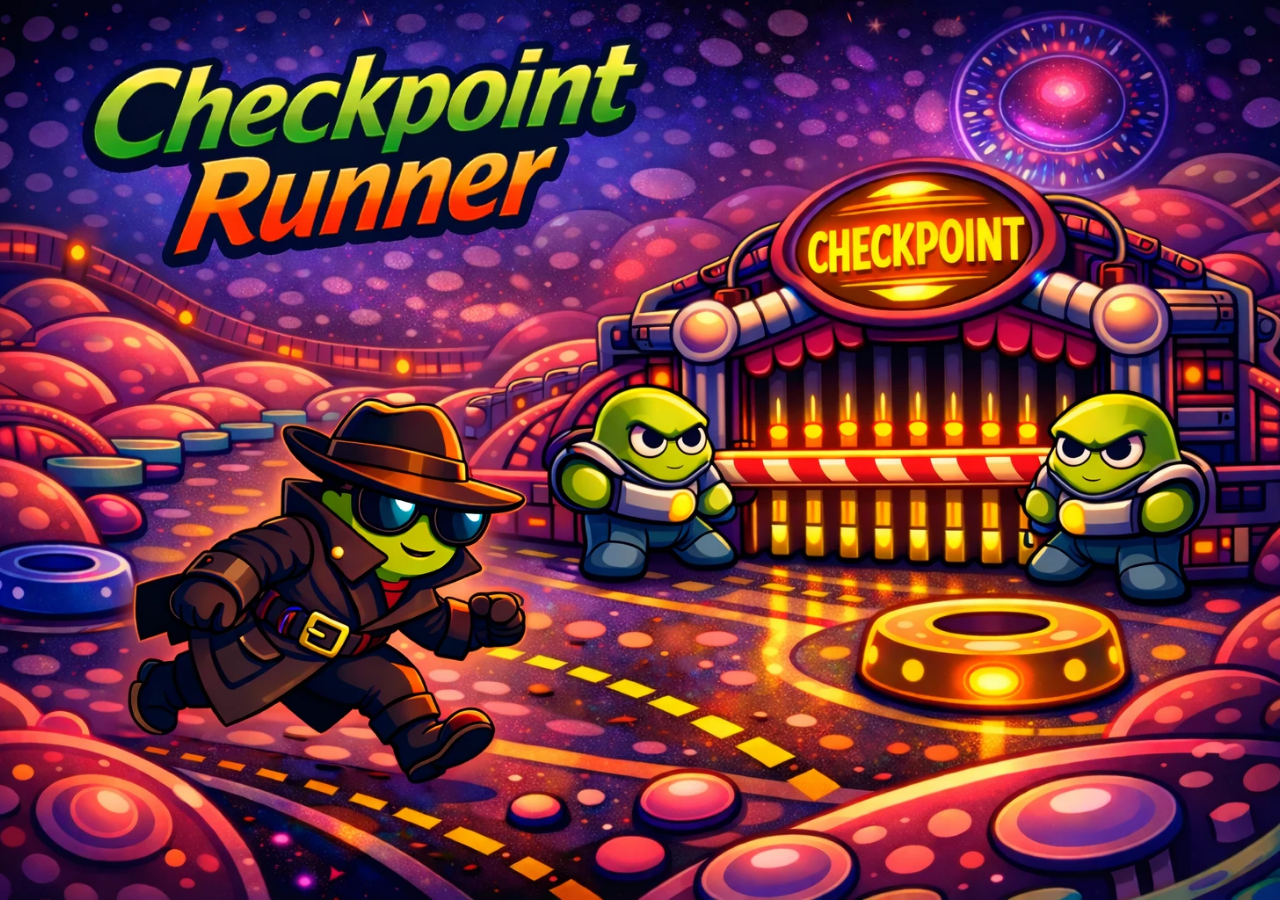
==== commit 3b37f568: "Add cover load screen with wipe transition - Embeds Checkpoint_Runner_Cover.png as WebP q90 (320 KB," ====
--- a/Checkpoint_Runner_1.html
+++ b/Checkpoint_Runner_1.html
@@ -404,11 +404,28 @@
 ::-webkit-scrollbar { width:4px; }
 ::-webkit-scrollbar-track { background:var(--bg2); }
 ::-webkit-scrollbar-thumb { background:var(--gold-dark); border-radius:2px; }
+
+/* ══ COVER SCREEN ══ */
+#coverScreen { position:fixed; inset:0; z-index:50; background:#000; display:flex; align-items:center; justify-content:center; }
+#coverScreen img { width:100%; height:100%; object-fit:cover; display:block; }
+
+/* ══ WIPE PANEL ══ */
+#wiper { position:fixed; inset:0; z-index:60; background:#0e0e1a; transform:scaleX(0); transform-origin:left; pointer-events:none; will-change:transform; }
+@keyframes wipeIn  { from { transform:scaleX(0); transform-origin:left;  } to { transform:scaleX(1); transform-origin:left;  } }
+@keyframes wipeOut { from { transform:scaleX(1); transform-origin:right; } to { transform:scaleX(0); transform-origin:right; } }
 </style>
 </head>
 <body>
 
 <!-- GLOBAL ANIMATED BACKGROUND — persists across all screens -->
+
+<!-- COVER SCREEN -->
+<div id="coverScreen">
+  <img src="[data-uri]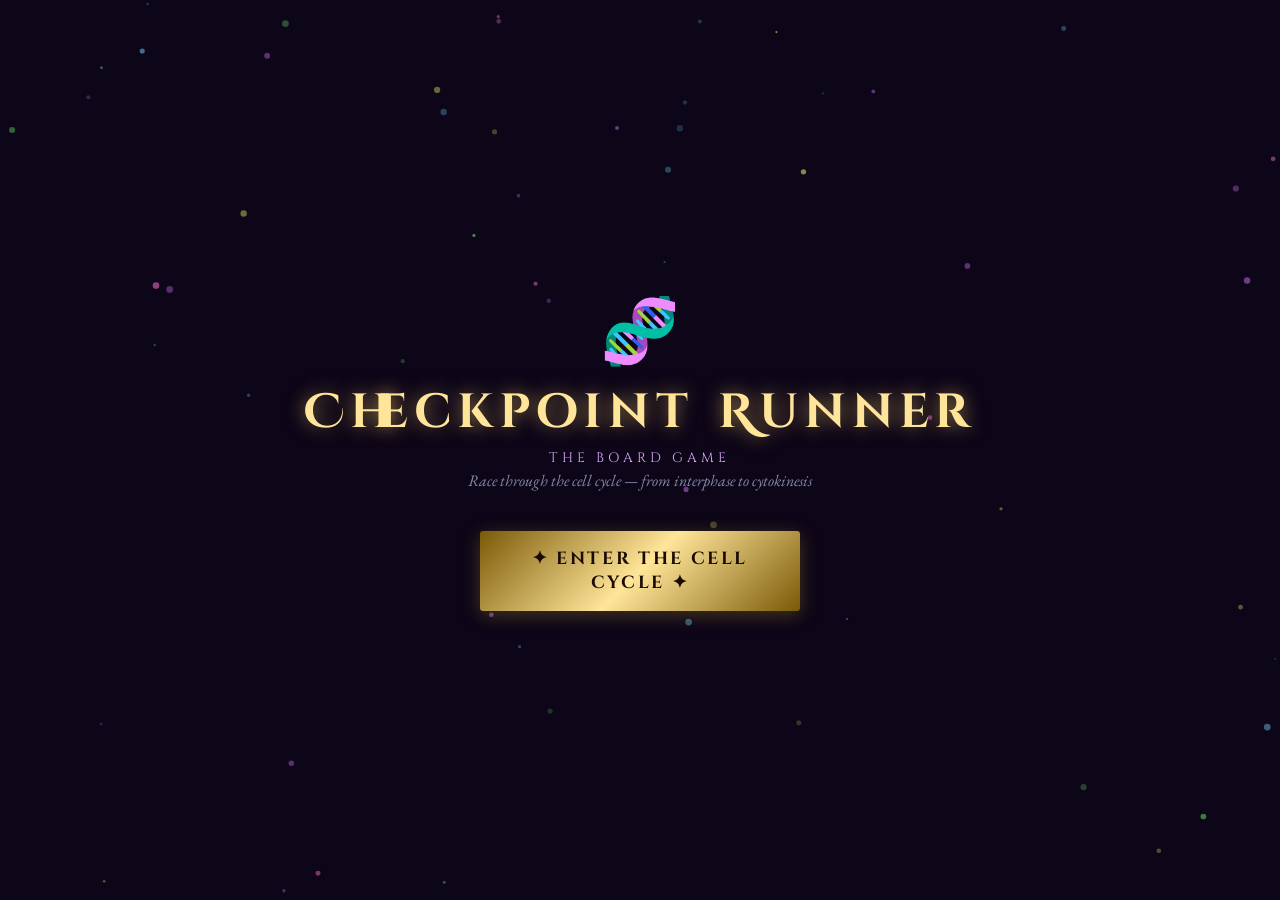
==== commit 3f508097: "Add node path waypoints and token travel animation for Checkpoint Runner - Precompute PATH_WAYPOINTS" ====
--- a/Checkpoint_Runner_1.html
+++ b/Checkpoint_Runner_1.html
@@ -265,10 +265,6 @@
 .opt-btn.correct { background:rgba(0,180,60,0.25)!important; border-color:var(--green)!important; color:#003010!important; font-weight:600; }
 .opt-btn.wrong   { background:rgba(180,0,0,0.25)!important; border-color:#cc2222!important; color:#300000!important; }
 .opt-btn:disabled { cursor:default; }
-.opt-btn.selected { background:rgba(201,162,39,0.28); border-color:var(--gold); font-weight:600; box-shadow:0 0 0 2px rgba(201,162,39,0.3); }
-.btn-submit-answer { margin-top:0.6rem; padding:0.55rem 1.2rem; background:var(--gold-dark); border:1px solid var(--gold); border-radius:3px; color:#1a1000; font-family:'EB Garamond',serif; font-size:0.95rem; font-weight:700; cursor:pointer; width:100%; transition:all 0.2s; letter-spacing:0.03em; }
-.btn-submit-answer:disabled { opacity:0.35; cursor:default; }
-.btn-submit-answer:not(:disabled):hover { background:var(--gold); transform:translateY(-1px); }
 
 /* ══ LOG DRAWER ══ */
 .log-drawer {
@@ -404,28 +400,11 @@
 ::-webkit-scrollbar { width:4px; }
 ::-webkit-scrollbar-track { background:var(--bg2); }
 ::-webkit-scrollbar-thumb { background:var(--gold-dark); border-radius:2px; }
-
-/* ══ COVER SCREEN ══ */
-#coverScreen { position:fixed; inset:0; z-index:50; background:#000; display:flex; align-items:center; justify-content:center; }
-#coverScreen img { width:100%; height:100%; object-fit:cover; display:block; }
-
-/* ══ WIPE PANEL ══ */
-#wiper { position:fixed; inset:0; z-index:60; background:#0e0e1a; transform:scaleX(0); transform-origin:left; pointer-events:none; will-change:transform; }
-@keyframes wipeIn  { from { transform:scaleX(0); transform-origin:left;  } to { transform:scaleX(1); transform-origin:left;  } }
-@keyframes wipeOut { from { transform:scaleX(1); transform-origin:right; } to { transform:scaleX(0); transform-origin:right; } }
 </style>
 </head>
 <body>
 
 <!-- GLOBAL ANIMATED BACKGROUND — persists across all screens -->
-
-<!-- COVER SCREEN -->
-<div id="coverScreen">
-  <img src="[data-uri]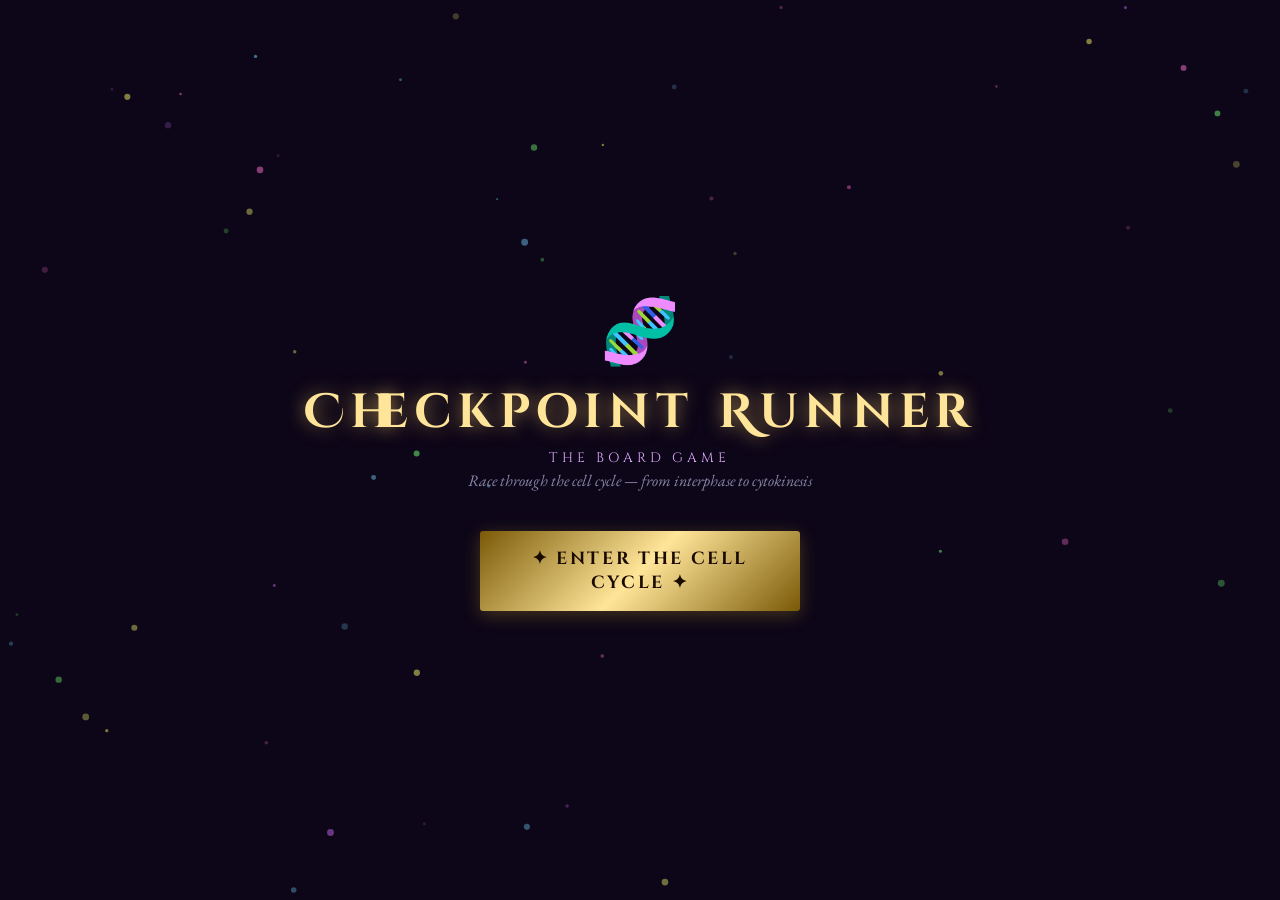
==== commit 4f25a0ec: "Fix token icons rendering behind board by separating into a dedicated token pass Tokens were rendere" ====
--- a/Checkpoint_Runner_1.html
+++ b/Checkpoint_Runner_1.html
@@ -1850,12 +1850,6 @@
 
   _placeLabel(labelLayer, g0, g0s.r, g0.angleDeg, 'G0 (Resting)', BOARD[0].desc, '#8888cc', true);
 
-  if(S.entries) {
-    const atG0 = S.entries.map((e,i)=>({e,i}))
-      .filter(({e,i}) => e.pos===0 && (!_animState || _animState.entryIdx !== i));
-    atG0.forEach(({e,i},gi) => drawToken(svg, e, gi, atG0.length, g0.x, g0.y, i===S.current));
-  }
-
   svg.appendChild(labelLayer);
 
   // ── Ring nodes (paint back-to-front for pseudo-3D depth) ──
@@ -1914,8 +1908,19 @@
     // Label
     const nameShort = sp.name.replace(' Phase','').replace(' Checkpoint','★').replace('Cell Event','Event');
     _placeLabel(labelLayer, pos, r, ang, nameShort, sp.desc, style.labelColor);
-
-    // Tokens — exclude any player currently being animated between nodes
+  });
+
+  // ── Token pass — rendered AFTER all node circles so tokens are always on top ──
+  // G0 tokens
+  if(S.entries) {
+    const atG0 = S.entries.map((e,i)=>({e,i}))
+      .filter(({e,i}) => e.pos===0 && (!_animState || _animState.entryIdx !== i));
+    atG0.forEach(({e,i},gi) => drawToken(svg, e, gi, atG0.length, g0.x, g0.y, i===S.current));
+  }
+  // Ring node tokens (same back-to-front order)
+  allRing.forEach(ri => {
+    const boardIdx = ri + RING_START;
+    const pos = nodePos(boardIdx);
     if(S.entries){
       const grp = S.entries.map((e,i)=>({e,i}))
         .filter(({e,i}) => e.pos===boardIdx && (!_animState || _animState.entryIdx !== i));
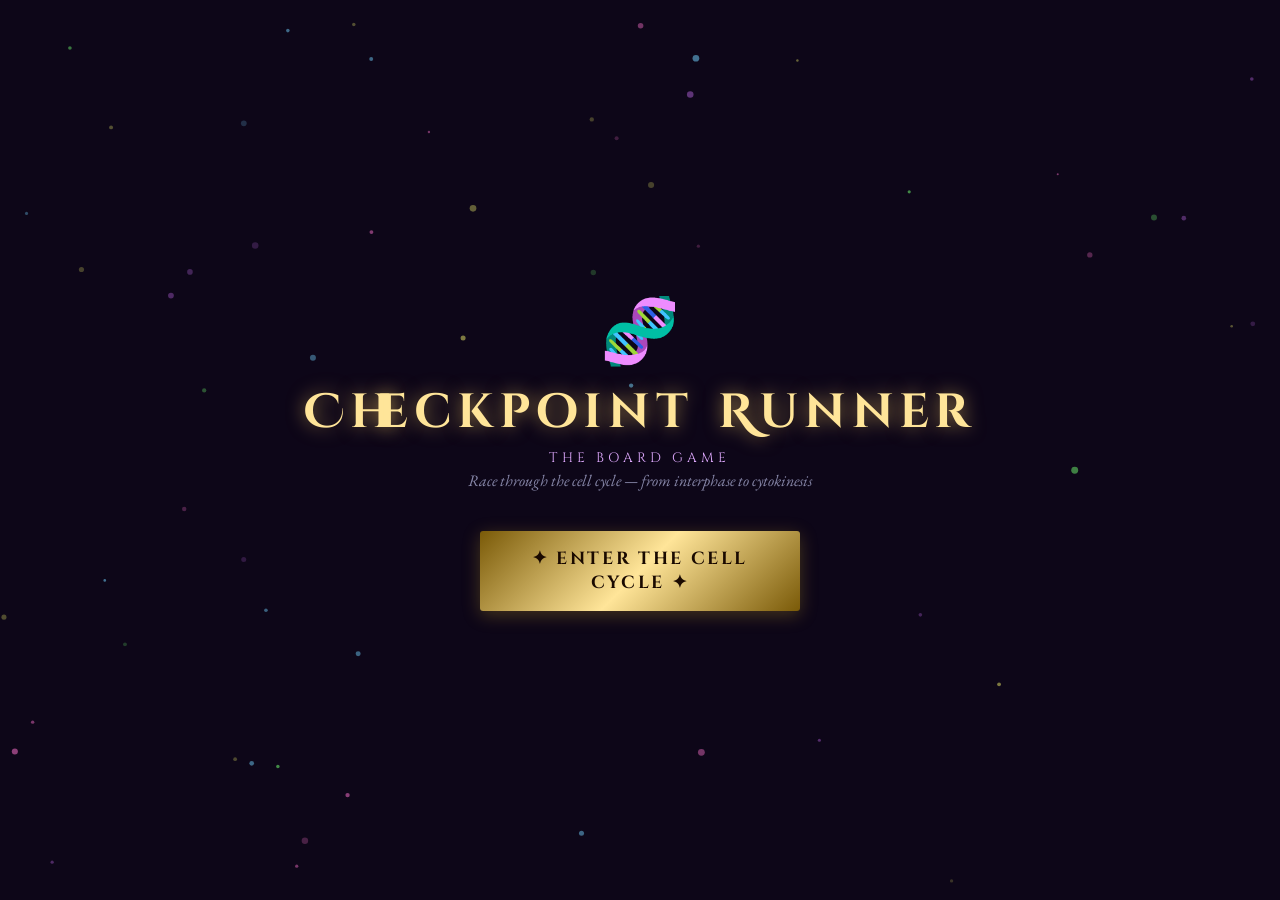
==== commit 3991973d: "Fix TypeError crash in animated token overlay ae.colorIdx does not exist on player entries — entries" ====
--- a/Checkpoint_Runner_1.html
+++ b/Checkpoint_Runner_1.html
@@ -1933,7 +1933,7 @@
     const ae = S.entries[_animState.entryIdx];
     if(ae) {
       // Travelling glow ring at current waypoint position
-      const pc = PAWN_COLORS[ae.colorIdx][0];
+      const pc = ae.color;
       svg.appendChild(svgEl('circle', {
         cx: _animState.x.toFixed(2), cy: _animState.y.toFixed(2),
         r: '10', fill: 'none', stroke: pc, 'stroke-width': '2', opacity: '0.45'
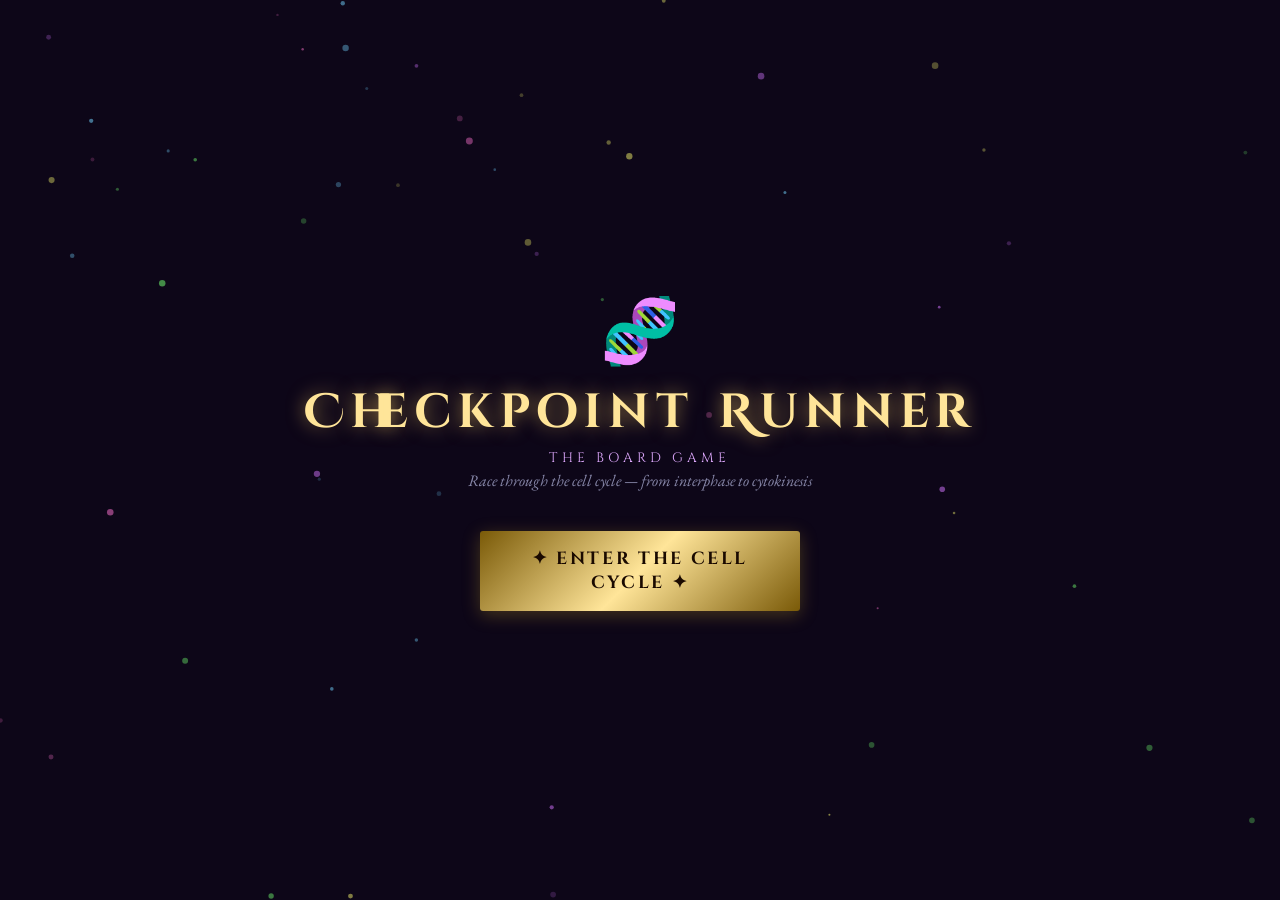
==== commit 8951fc9f: "Fix title screen display and restore setup screen border frame - Add display:flex inline style to #t" ====
--- a/Checkpoint_Runner_1.html
+++ b/Checkpoint_Runner_1.html
@@ -408,7 +408,7 @@
 <canvas id="titleCanvas" style="position:fixed;inset:0;width:100%;height:100%;pointer-events:none;z-index:0;"></canvas>
 
 <!-- TITLE SPLASH -->
-<div id="title" class="screen active">
+<div id="title" class="screen active" style="display:flex">
   <div style="position:relative;z-index:1;width:100%;height:100%;display:flex;flex-direction:column;align-items:center;justify-content:center;padding:2rem;text-align:center;box-sizing:border-box;">
       <div style="font-size:4rem;margin-bottom:0.5rem;animation:floatEmoji 3s ease-in-out infinite;">🧬</div>
       <h1 style="font-family:'Cinzel Decorative',serif;font-size:clamp(1.6rem,5vw,3rem);color:var(--gold-light);text-shadow:0 0 18px rgba(255,209,102,0.55);margin-bottom:0.3rem;letter-spacing:0.12em;word-spacing:0.15em;">Checkpoint Runner</h1>
@@ -466,7 +466,8 @@
 
 <!-- SETUP -->
 <div id="setup" class="screen" style="display:none">
-  <div style="max-width:860px;margin:0 auto;padding:1rem 1.2rem;display:flex;flex-direction:column;gap:0.7rem;">
+  <div class="frame" style="max-width:860px;margin:0 auto;padding:1rem 1.2rem;display:flex;flex-direction:column;gap:0.7rem;">
+    <div class="fc1"></div><div class="fc2"></div>
 
     <!-- Top row: Study Mode + Relaxed toggle side by side -->
     <div style="display:grid;grid-template-columns:1fr 1fr;gap:0.7rem;">
